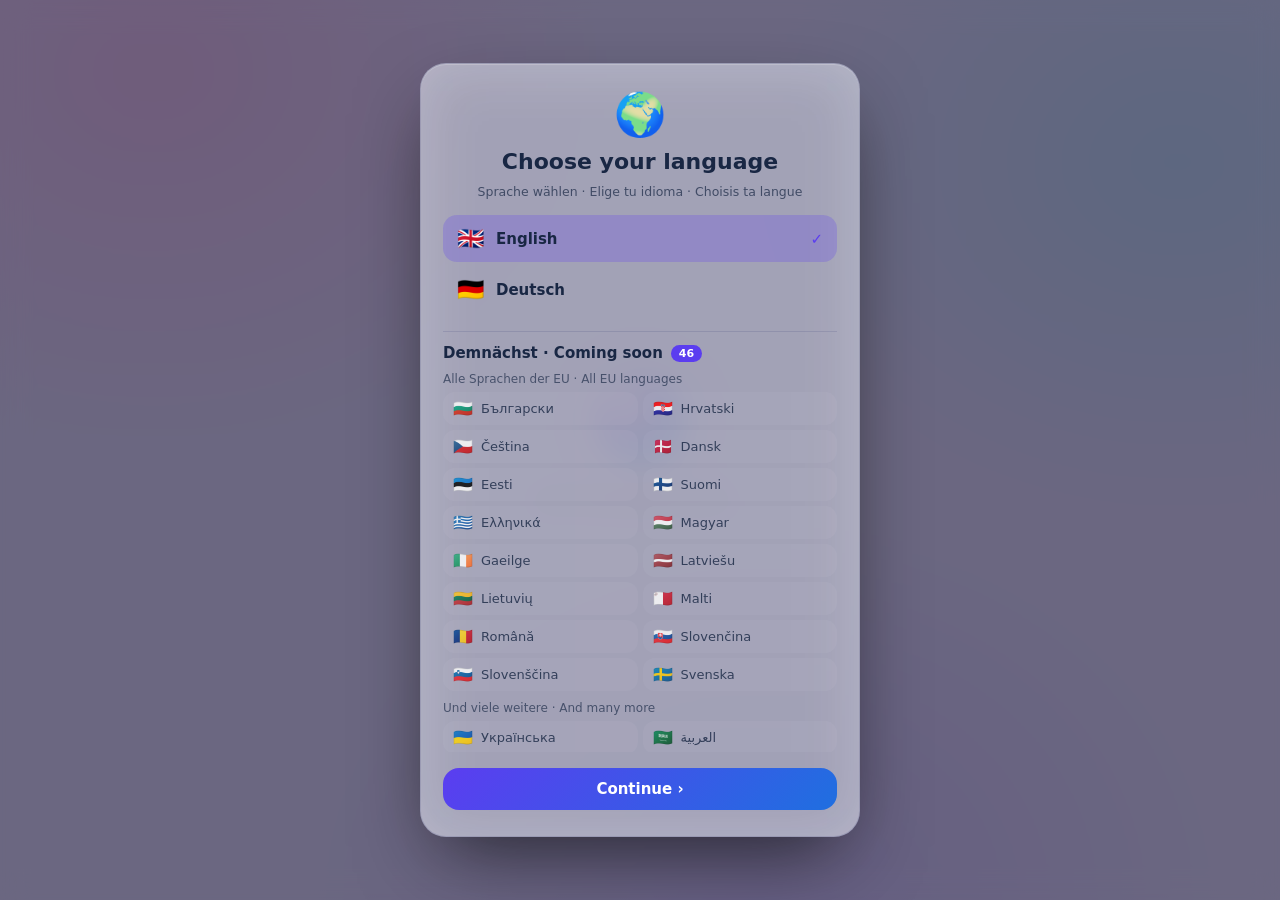
==== app/index.html @ 1660c8ce "Webseite: Store mit Heute-Karten, Trailer und Preisen, Datenschutz und AGB aktualisiert, Gruppen-Ein" ====
<!doctype html>
<html lang="de">
<head>
<meta charset="utf-8">
<meta name="viewport" content="width=device-width, initial-scale=1, viewport-fit=cover">
<meta name="apple-mobile-web-app-capable" content="yes">
<meta name="mobile-web-app-capable" content="yes">
<meta name="apple-mobile-web-app-status-bar-style" content="black-translucent">
<meta name="apple-mobile-web-app-title" content="Zunora">
<meta name="theme-color" content="#100e1f">
<link rel="manifest" href="manifest.webmanifest">
<link rel="apple-touch-icon" href="icons/icon-180.png">
<link rel="icon" href="icons/icon-192.png">
<title>Zunora Messenger</title>
<link rel="stylesheet" href="zm/zm.css">
<link rel="stylesheet" href="zlook.css">
<link rel="stylesheet" href="zplus.css">
<link rel="stylesheet" href="mobile.css">
<!-- Sprachen (Standard beim ersten Start: Englisch) -->
<script src="zlang.js"></script>
<!-- Zunora-Look: Glas, Liquid, Federn, Elastik (zlook.js) -->
<script src="zlook.js"
  data-glass=".zm-list, .ring, .post, .srvstrip, .zm-login .card, #zm-toast, .bub:not(.sticker-msg), .transfer-card, .row.on"
  data-liquid=".navpill, .composer, .zm-main .head, .dlg"
  data-press="button, .row, .chan, .nav, .srvic, .pick, .hit, .sticker-pick, [data-act]"
  data-lists="#list .scroll, #mList, .srvstrip, #friendResults, .navpill"
  data-blob=".navpill"
  data-views="#main"
  data-elastic=".zm-list, .zm-main, .navpill, .dlg"></script>
</head>
<body>
<div id="zm-app">
  <div class="zm-splash"><div class="zm-orb"></div><p>Zunora Messenger startet …</p></div>
</div>
<div id="zm-overlay" class="hidden"></div>
<div id="zm-toast" class="hidden"></div>
<script src="web.js"></script>
<script src="zm/crypto.js"></script>
<script src="zm/api.js"></script>
<script src="zm/store.js"></script>
<script src="zm/offline.js"></script>
<script src="zm/konto.js"></script>
<script src="zm/ausbau.js"></script>
<script src="zm/status.js"></script>
<script src="zm/call.js"></script>
<script src="zm/icons.js"></script>
<script src="zm/extras.js"></script>
<script src="zplus.js"></script>
<script src="zm/plus.js"></script>
<script src="zm/wuensche.js"></script>
<script src="zm/qr.js"></script>
<script src="zm/mehr.js"></script>
<script src="zm/media.js"></script>
<script src="zm/mehr2.js"></script>
<script src="zm/story.js"></script>
<script src="zm/pluslook.js"></script>
<script src="zm/links.js"></script>
<script src="zm/agb.js"></script>
<script src="zm/autoupd.js"></script>
<script src="zm/gruppen.js"></script>
<script src="zm/start.js"></script>
<script src="zm/start2.js"></script>
<script src="zm/ausbau-ui.js"></script>
<script src="zm/chat2.js"></script>
<script src="zm/design.js"></script>
<script src="zm/ui.js"></script>
</body>
</html>
---- app/zm/zm.css ----
/* Zunora Messenger am PC — dunkler Zunora-Look (Chats wie WhatsApp, Server wie Discord) */
/* Gemeinsames Zunora-Design (wie Zunora AI): „KI-Nacht" dunkel / „Pastell-Holo" hell, Glas, Federn */
:root {
  --bg: #0e0b26; --panel: rgba(27, 37, 66, .62); --panel2: rgba(255, 255, 255, .10); --line: rgba(255, 255, 255, .14); --text: #edf2ff; --sub: #b9c3e6;
  --accent: #9b7bff; --accent2: #5aa9ff; --out: rgba(155, 123, 255, .42); --in: rgba(27, 37, 66, .74); --bad: #ff7a85; --ok: #5be3a0; --rail: rgba(14, 11, 38, .72);
  --blob1: #6d4cff; --blob2: #2a7fff; --blob3: #c04cff;
  --radius: 14px; --spring: cubic-bezier(.34, 1.56, .64, 1); font-family: "Segoe UI Variable", "Segoe UI", system-ui, sans-serif;
}
@media (prefers-color-scheme: light) {
  :root:not([data-theme="dark"]) { --bg: #e4e0fa; --panel: rgba(243, 246, 255, .70); --panel2: rgba(42, 47, 107, .08); --line: rgba(42, 47, 107, .14); --text: #192744; --sub: #45516f;
    --accent: #5b3df0; --accent2: #1f6fe0; --out: rgba(91, 61, 240, .22); --in: rgba(243, 246, 255, .85); --rail: rgba(243, 246, 255, .6); --blob1: #f7b5e3; --blob2: #9fe2f7; --blob3: #c9b5ff; }
}
/* Aurora-Hintergrund wie in Zunora AI */
body { background: radial-gradient(60vmax 50vmax at 12% 8%, color-mix(in srgb, var(--blob1) 55%, transparent), transparent 60%),
  radial-gradient(55vmax 45vmax at 92% 18%, color-mix(in srgb, var(--blob2) 45%, transparent), transparent 60%),
  radial-gradient(60vmax 50vmax at 60% 100%, color-mix(in srgb, var(--blob3) 45%, transparent), transparent 60%), var(--bg) !important; }
.zm-rail, .zm-list, .zm-main .head, .composer, .replybar, .dlg, .ring, #zm-toast, .bub, .post { backdrop-filter: blur(22px) saturate(1.4); -webkit-backdrop-filter: blur(22px) saturate(1.4); }
.zm-main { background: transparent !important; }
.btn, .rail-btn, .ico, .row, .chan, .bub, .send { transition: transform .35s var(--spring), border-radius .25s, background .2s, filter .15s; }
.btn:active, .ico:active, .send:active, .rail-btn:active { transform: scale(.92); }
.row:active, .chan:active { transform: scale(.985); }
* { box-sizing: border-box; }
html, body { margin: 0; height: 100%; color: var(--text); font-size: 14.5px; overflow: hidden; }
#zm-app { height: 100%; display: flex; flex-direction: column; }
#zm-app > .zm-login, #zm-app > .zm-splash { flex: 1; }
.zm-shell { flex: 1; min-height: 0; }
button { font: inherit; color: inherit; cursor: pointer; }
input, textarea, select { font: inherit; color: var(--text); background: var(--panel2); border: 1px solid var(--line); border-radius: 10px; padding: 9px 12px; outline: none; }
input:focus, textarea:focus { border-color: var(--accent); }
.hidden { display: none !important; }
.muted { color: var(--sub); }
.small { font-size: 12px; }
.btn { background: var(--accent); color: #fff; border: 0; border-radius: 10px; padding: 9px 16px; font-weight: 600; transition: transform .12s, filter .12s; }
.btn:hover { filter: brightness(1.1); } .btn:active { transform: scale(.97); } .btn:disabled { opacity: .45; cursor: default; }
.btn.ghost { background: var(--panel2); color: var(--text); font-weight: 500; }
.btn.danger { background: var(--bad); }
.link { background: none; border: 0; color: var(--accent); padding: 4px; }
.ico { background: none; border: 0; font-size: 18px; padding: 7px; border-radius: 50%; line-height: 1; }
.ico:hover { background: var(--panel2); }

/* Start */
.zm-splash { height: 100%; display: flex; flex-direction: column; align-items: center; justify-content: center; gap: 14px; color: var(--sub); }
.zm-orb { width: 86px; height: 86px; border-radius: 50%; background: radial-gradient(circle at 35% 30%, #fff9 0, #9b7bff 30%, #5aa9ff 70%, #0e0b26 100%); box-shadow: 0 0 60px #9b7bff66; animation: breathe 2.6s ease-in-out infinite; }
@keyframes breathe { 50% { transform: scale(1.07); } }
.zm-login { height: 100%; display: flex; align-items: center; justify-content: center; }
.zm-login .card { width: 380px; background: var(--panel); backdrop-filter: blur(26px) saturate(1.5); border: 1px solid var(--line); border-radius: 22px; padding: 30px; display: flex; flex-direction: column; gap: 10px; box-shadow: 0 30px 80px #0007; }
.zm-login h1 { margin: 6px 0 0; font-size: 24px; }
.zm-login .hint { font-size: 12px; color: var(--sub); }
.zm-login .err { color: var(--bad); font-size: 13px; }

/* Aufbau: Leiste | Liste | Inhalt */
.zm-shell { display: grid; grid-template-columns: 72px 320px 1fr; height: 100%; }
.zm-rail { background: var(--rail); display: flex; flex-direction: column; align-items: center; padding: 10px 0; gap: 8px; overflow-y: auto; }
.zm-rail .sep { width: 32px; height: 2px; background: var(--line); border-radius: 2px; margin: 4px 0; }
.rail-btn { width: 48px; height: 48px; border-radius: 24px; border: 0; background: var(--panel2); display: flex; align-items: center; justify-content: center; font-weight: 700; font-size: 16px; position: relative; transition: border-radius .18s, background .18s; color: #fff; }
.rail-btn:hover, .rail-btn.on { border-radius: 16px; background: var(--accent); }
.rail-btn .dot { position: absolute; right: -2px; top: -2px; min-width: 18px; height: 18px; border-radius: 9px; background: var(--bad); font-size: 11px; display: flex; align-items: center; justify-content: center; padding: 0 4px; }
.rail-btn.add { color: var(--ok); font-size: 24px; }
.rail-btn.add:hover { background: var(--ok); color: #fff; }

.zm-list { background: var(--panel); border-right: 1px solid var(--line); display: flex; flex-direction: column; min-width: 0; }
.zm-list header { padding: 14px 14px 8px; display: flex; align-items: center; gap: 8px; }
.zm-list header h2 { margin: 0; font-size: 19px; flex: 1; color: var(--accent); }
.zm-list .search { margin: 0 12px 8px; }
.zm-list .scroll { flex: 1; overflow-y: auto; }
.row { display: flex; align-items: center; gap: 12px; padding: 9px 14px; cursor: pointer; border-radius: 0; }
.row:hover { background: var(--panel2); }
.row.on { background: var(--panel2); }
.row .main { flex: 1; min-width: 0; }
.row .top { display: flex; gap: 6px; align-items: baseline; }
.row .title { flex: 1; font-weight: 600; white-space: nowrap; overflow: hidden; text-overflow: ellipsis; }
.row .time { font-size: 11.5px; color: var(--sub); flex: none; min-width: 56px; text-align: right; font-variant-numeric: tabular-nums; }
.row .prev { font-size: 13px; color: var(--sub); white-space: nowrap; overflow: hidden; text-overflow: ellipsis; }
.row .badge { background: var(--accent); color: #fff; border-radius: 10px; font-size: 11px; min-width: 20px; height: 20px; display: flex; align-items: center; justify-content: center; padding: 0 5px; }
.av { width: 46px; height: 46px; border-radius: 50%; display: flex; align-items: center; justify-content: center; color: #fff; font-weight: 600; flex: none; font-size: 18px; }
.av.s { width: 34px; height: 34px; font-size: 14px; }
.av.xs { width: 24px; height: 24px; font-size: 11px; }
.av.ai { background: radial-gradient(circle at 35% 30%, #fff9 0, #9b7bff 35%, #5aa9ff 75%); }
.stories { display: flex; gap: 12px; padding: 4px 14px 10px; overflow-x: auto; }
.story { display: flex; flex-direction: column; align-items: center; gap: 4px; width: 62px; cursor: pointer; font-size: 11px; color: var(--sub); }
.story .sring { padding: 3px; border-radius: 50%; border: 2.5px solid var(--accent); }
.story .sring.seen { border-color: #8696a066; }
.story .sring.none { border-color: transparent; }
.cat { font-size: 11px; font-weight: 700; color: var(--sub); text-transform: uppercase; padding: 14px 16px 4px; letter-spacing: .04em; }
.chan { margin: 1px 8px; padding: 7px 10px; border-radius: 8px; display: flex; gap: 8px; align-items: center; color: var(--sub); cursor: pointer; }
.chan:hover, .chan.on { background: var(--panel2); color: var(--text); }
.chan.unread { color: var(--text); font-weight: 600; }
.chan .i { width: 20px; text-align: center; }
.voice-users { margin: 0 8px 4px 46px; display: flex; flex-direction: column; gap: 3px; font-size: 13px; }
.voice-users div { display: flex; gap: 6px; align-items: center; }

/* Inhalt */
.zm-main { display: flex; flex-direction: column; min-width: 0; background: var(--bg); position: relative; }
.zm-main .head { display: flex; align-items: center; gap: 12px; padding: 10px 16px; background: var(--panel); border-bottom: 1px solid var(--line); min-height: 60px; }
.zm-main .head .t { flex: 1; min-width: 0; }
.zm-main .head .t b { display: block; white-space: nowrap; overflow: hidden; text-overflow: ellipsis; }
.zm-main .head .t small { color: var(--sub); }
.empty { flex: 1; display: flex; flex-direction: column; align-items: center; justify-content: center; gap: 10px; color: var(--sub); text-align: center; padding: 30px; }
.empty .big { font-size: 56px; }
.msgs { flex: 1; overflow-y: auto; padding: 14px 6% 10px; display: flex; flex-direction: column; gap: 3px; }
.e2e-note { align-self: center; max-width: 440px; font-size: 12px; text-align: center; background: var(--panel); color: #ffd36b; padding: 8px 12px; border-radius: 10px; margin-bottom: 10px; }
.day { align-self: center; font-size: 12px; color: var(--sub); background: var(--panel); padding: 4px 10px; border-radius: 8px; margin: 8px 0; }
.bub { max-width: min(560px, 75%); padding: 6px 10px 6px; border-radius: 12px; background: var(--in); position: relative; align-self: flex-start; box-shadow: 0 1px 1px #0003; animation: pop .18s ease-out; }
@keyframes pop { from { transform: scale(.96); opacity: .4; } }
.bub.me { align-self: flex-end; background: var(--out); }
.bub.ai { background: color-mix(in srgb, var(--accent) 22%, transparent); }
.bub .who { font-size: 12.5px; font-weight: 600; margin-bottom: 2px; }
.bub .txt { white-space: pre-wrap; word-wrap: break-word; line-height: 1.38; }
.bub .meta { font-size: 11px; color: var(--sub); text-align: right; margin-top: 2px; display: flex; gap: 4px; justify-content: flex-end; }
.bub .meta .read { color: #53bdeb; }
.bub .reply { background: #0000002a; border-left: 3px solid var(--accent); border-radius: 6px; padding: 5px 8px; font-size: 12.5px; color: var(--sub); margin-bottom: 4px; }
.bub img.media { max-width: 320px; max-height: 340px; border-radius: 8px; display: block; cursor: zoom-in; }
.bub .file { display: flex; gap: 8px; align-items: center; background: #0000001f; border-radius: 8px; padding: 8px 10px; cursor: pointer; }
.bub .acts { position: absolute; top: -12px; right: 6px; display: none; background: var(--panel); border: 1px solid var(--line); border-radius: 10px; padding: 2px; box-shadow: 0 4px 14px #0005; z-index: 2; }
.bub:hover .acts { display: flex; }
.bub .acts button { background: none; border: 0; padding: 3px 6px; border-radius: 6px; font-size: 14px; }
.bub .acts button:hover { background: var(--panel2); }
.reacts { display: flex; gap: 4px; margin-top: 4px; flex-wrap: wrap; }
.reacts span { background: var(--panel); border-radius: 10px; padding: 1px 7px; font-size: 13px; cursor: pointer; }
.reacts span.mine { background: color-mix(in srgb, var(--accent) 35%, transparent); }
.sys { align-self: center; font-size: 12px; color: var(--sub); background: var(--panel); padding: 4px 10px; border-radius: 8px; margin: 4px 0; }
.composer { display: flex; gap: 8px; align-items: flex-end; padding: 10px 14px; background: var(--panel); border-top: 1px solid var(--line); }
.composer textarea { flex: 1; resize: none; overflow-y: auto; scrollbar-width: none; max-height: 160px; min-height: 42px; border-radius: 21px; padding: 10px 16px; background: var(--panel2); }
.composer .send { width: 42px; height: 42px; border-radius: 50%; background: var(--accent); border: 0; color: #fff; font-size: 17px; }
.replybar { display: flex; align-items: center; gap: 10px; padding: 8px 16px; background: var(--panel); border-top: 1px solid var(--line); font-size: 13px; }
.replybar .x { margin-left: auto; }
.errbar { background: #ff6b6b22; color: var(--bad); padding: 6px 16px; font-size: 13px; cursor: pointer; }

/* Discord-Kanal */
.cmsg { display: flex; gap: 12px; padding: 4px 16px 2px; position: relative; }
.cmsg:hover { background: #ffffff08; }
.cmsg .side { width: 40px; flex: none; }
.cmsg .side .tm { display: none; font-size: 10.5px; color: var(--sub); padding-top: 3px; }
.cmsg.compact:hover .side .tm { display: block; }
.cmsg .name { font-weight: 600; }
.cmsg .name small { color: var(--sub); font-weight: 400; margin-left: 6px; font-size: 11.5px; }
.cmsg .txt { white-space: pre-wrap; word-wrap: break-word; line-height: 1.4; }
.cmsg .thr { color: var(--accent); font-size: 13px; cursor: pointer; margin-top: 3px; }
.cmsg .acts { position: absolute; right: 16px; top: -8px; display: none; background: var(--panel); border: 1px solid var(--line); border-radius: 8px; padding: 2px; }
.cmsg:hover .acts { display: flex; }
.cmsg .acts button { background: none; border: 0; padding: 3px 6px; font-size: 14px; border-radius: 6px; }
.zlink { color: var(--accent); text-decoration: underline; text-underline-offset: 2px; cursor: pointer; overflow-wrap: anywhere; }
.zlink:hover { text-decoration-thickness: 2px; }
.bub.me .zlink { color: inherit; }
.zlink.bad { color: #ff6b6b; }
.bub.me .zlink.bad { color: #fff; text-decoration-color: #ff4d4d; text-decoration-thickness: 2px; }
.bub.me .zlink.bad::before { content: '⚠ '; }
/* Sprachnachricht als Text */
.vtextbtn { margin-left: 6px; border: 0; border-radius: 9px; padding: 1px 7px; font: 700 11px/1.5 inherit; background: #ffffff22; color: inherit; cursor: pointer; }
.vtextbtn:hover { background: #ffffff38; }
.vtxt { margin-top: 6px; padding: 7px 28px 7px 10px; border-radius: 10px; background: #00000022; font-size: 13px; line-height: 1.4; position: relative; white-space: pre-wrap; max-width: 320px; }
.bub.me .vtxt { background: #ffffff22; }
.vtxt.busy { opacity: .75; font-style: italic; }
.vtxt.err { color: #ff8a8a; }
.vtxt-x { position: absolute; top: 4px; right: 4px; border: 0; background: none; color: inherit; opacity: .6; cursor: pointer; font-size: 12px; }
/* Link-Vorschau */
.zlcard { display: flex; flex-direction: column; margin-top: 6px; max-width: 320px; border-radius: 12px; overflow: hidden; background: #0000001a; color: inherit; text-decoration: none; cursor: pointer; border: 1px solid #ffffff14; transition: transform .15s, background .15s; }
.zlcard:hover { background: #00000029; transform: translateY(-1px); }
.bub.me .zlcard { background: #ffffff26; }
.zlcard img { width: 100%; max-height: 170px; object-fit: cover; display: block; }
.zlc-b { display: flex; flex-direction: column; gap: 2px; padding: 8px 10px; min-width: 0; }
.zlc-b small { opacity: .75; font-size: 11.5px; overflow: hidden; text-overflow: ellipsis; white-space: nowrap; }
.zlc-b b { font-size: 13.5px; display: -webkit-box; -webkit-line-clamp: 2; -webkit-box-orient: vertical; overflow: hidden; }
.zlc-b span { font-size: 12px; opacity: .8; display: -webkit-box; -webkit-line-clamp: 2; -webkit-box-orient: vertical; overflow: hidden; }
.zlcard.bad small { color: #ff6b6b; opacity: 1; }
/* Link-Warnung */
.zlwarn-ov { position: fixed; inset: 0; z-index: 9000; background: #0008; display: flex; align-items: center; justify-content: center; padding: 16px; backdrop-filter: blur(6px); animation: zlwIn .18s ease-out; }
.zlwarn { width: min(440px, 100%); background: var(--panel, #1a1b24); color: var(--text, #fff); border-radius: 22px; padding: 20px; box-shadow: 0 20px 60px #0008; border: 1px solid #ffffff1f; }
.zlwarn h3 { margin: 0 0 8px; font-size: 18px; }
.zlwarn.danger h3 { color: #ff6b6b; }
.zlw-host { font-weight: 700; font-size: 15px; word-break: break-all; }
.zlw-url { font-size: 11.5px; opacity: .65; word-break: break-all; max-height: 3.6em; overflow: hidden; margin-top: 2px; }
.zlwarn ul { margin: 12px 0 0; padding-left: 18px; font-size: 13.5px; line-height: 1.45; }
.zlw-tip { font-size: 12px; opacity: .75; margin: 10px 0 0; }
.zlwarn button { display: block; width: 100%; border: 0; border-radius: 14px; padding: 11px; font: inherit; cursor: pointer; }
.zlw-no { margin-top: 16px; background: var(--accent, #7c5cff); color: #fff; font-weight: 700; }
.zlw-yes { margin-top: 6px; background: transparent; color: inherit; opacity: .75; }
.zlwarn.danger .zlw-yes { color: #ff6b6b; opacity: 1; }
@keyframes zlwIn { from { opacity: 0; } to { opacity: 1; } }
.mention { color: var(--accent); background: color-mix(in srgb, var(--accent) 16%, transparent); border-radius: 4px; padding: 0 2px; font-weight: 600; }
.post { margin: 6px 16px; padding: 14px; background: var(--panel); border-radius: 14px; cursor: pointer; }
.post:hover { background: var(--panel2); }

/* Umfrage, Termin */
.poll { min-width: 260px; }
.poll .opt { position: relative; margin: 4px 0; border-radius: 9px; overflow: hidden; background: #ffffff10; cursor: pointer; }
.poll .opt .bar { position: absolute; left: 0; top: 0; bottom: 0; background: color-mix(in srgb, var(--accent) 35%, transparent); transition: width .3s; }
.poll .opt .lab { position: relative; display: flex; justify-content: space-between; padding: 8px 10px; }
.rsvp { display: flex; gap: 6px; margin-top: 8px; }
.rsvp button { border: 0; border-radius: 9px; padding: 5px 9px; background: #ffffff14; }
.rsvp button.on { background: var(--accent); color: #fff; }

/* Fenster, Meldungen */
#zm-overlay { position: fixed; inset: 0; background: #000a; display: flex; align-items: center; justify-content: center; z-index: 50; animation: fade .15s; }
@keyframes fade { from { opacity: 0; } }
.dlg { width: min(480px, 92vw); max-height: 86vh; overflow-y: auto; background: var(--panel); border: 1px solid var(--line); border-radius: 20px; padding: 22px; display: flex; flex-direction: column; gap: 10px; box-shadow: 0 30px 90px #000a; animation: rise .2s ease-out; }
@keyframes rise { from { transform: translateY(14px) scale(.98); opacity: 0; } }
.dlg h3 { margin: 0 0 4px; }
.dlg .rowb { display: flex; gap: 8px; justify-content: flex-end; margin-top: 6px; }
.dlg .pick { display: flex; align-items: center; gap: 10px; padding: 7px 4px; border-radius: 8px; cursor: pointer; }
.dlg .pick:hover { background: var(--panel2); }
#zm-toast { position: fixed; left: 50%; bottom: 26px; transform: translateX(-50%); background: var(--panel2); border: 1px solid var(--line); border-radius: 12px; padding: 10px 16px; z-index: 60; box-shadow: 0 10px 30px #0008; }
.status-view { position: fixed; inset: 0; z-index: 55; display: flex; align-items: center; justify-content: center; font-size: 30px; color: #fff; text-align: center; padding: 60px; }
.status-view .bars { position: absolute; top: 14px; left: 14px; right: 14px; display: flex; gap: 4px; }
.status-view .bars div { flex: 1; height: 3px; background: #fff5; border-radius: 2px; overflow: hidden; }
.status-view .bars div i { display: block; height: 100%; background: #fff; width: 0; }

/* Anruf */
.call { position: fixed; inset: 0; z-index: 40; background: #0e0b26; display: flex; flex-direction: column; color: #fff; }
.call .grid { flex: 1; display: grid; gap: 10px; padding: 14px; grid-template-columns: repeat(auto-fit, minmax(320px, 1fr)); align-content: center; }
.call .tile { position: relative; background: #1f2c34; border-radius: 18px; aspect-ratio: 16/10; display: flex; align-items: center; justify-content: center; overflow: hidden; }
.call .tile video { width: 100%; height: 100%; object-fit: cover; }
.call .tile .nm { position: absolute; left: 10px; bottom: 10px; background: #0007; border-radius: 8px; padding: 3px 8px; font-size: 13px; }
.call .self { position: absolute; right: 18px; top: 70px; width: 220px; aspect-ratio: 16/10; border-radius: 14px; overflow: hidden; background: #000; }
.call .self video { width: 100%; height: 100%; object-fit: cover; transform: scaleX(-1); }
.call .bar { display: flex; gap: 14px; justify-content: center; padding: 18px; }
.call .bar button { width: 54px; height: 54px; border-radius: 50%; border: 0; background: #2b3a42; font-size: 22px; }
.call .bar button.on { background: #fff; }
.call .bar button.end { background: #e53935; width: 64px; }
.call .top { padding: 16px 20px; display: flex; align-items: center; gap: 12px; }
.ring { position: fixed; right: 24px; bottom: 24px; z-index: 45; background: var(--panel); border: 1px solid var(--line); border-radius: 20px; padding: 18px; width: 320px; box-shadow: 0 20px 60px #000a; animation: rise .2s; }
.callbar { background: var(--ok); color: #fff; padding: 6px 14px; display: flex; gap: 10px; align-items: center; cursor: pointer; font-size: 13px; }

/* ---------- Ausbau: Sticker, Suche im Chat, Auswahl-Chips ---------- */
.sticker { display: flex; flex-direction: column; align-items: center; justify-content: center; gap: 4px; color: #fff; text-align: center; padding: 6px; box-sizing: border-box; box-shadow: 0 8px 24px #0004; }
.sticker b { line-height: 1.1; text-shadow: 0 1px 3px #0005; }
.bub.sticker-msg { background: transparent !important; border: 0 !important; box-shadow: none !important; backdrop-filter: none; -webkit-backdrop-filter: none; padding: 2px; }
.sticker-grid { display: grid; grid-template-columns: repeat(4, 1fr); gap: 10px; max-height: 380px; overflow: auto; padding: 4px; }
.sticker-pick { background: none; border: 0; padding: 0; cursor: pointer; transition: transform .25s cubic-bezier(.3, 1.6, .5, 1); }
.sticker-pick:hover { transform: scale(1.08) rotate(-2deg); }
.sticker-pick:active { transform: scale(.9); }
.chips { display: flex; flex-wrap: wrap; gap: 6px; }
.chip { border: 1px solid var(--line); background: var(--panel2); color: var(--text); border-radius: 999px; padding: 5px 12px; font-size: 13px; cursor: pointer; }
.chip.on { background: var(--accent); border-color: var(--accent); color: #fff; }
.pick { display: flex; gap: 10px; align-items: center; padding: 6px 4px; border-radius: 10px; cursor: pointer; }
.searchbar { padding: 8px 16px; border-bottom: 1px solid var(--line); background: var(--panel); display: flex; flex-direction: column; gap: 4px; }
.searchbar input { width: 100%; box-sizing: border-box; }
.searchbar #csHits { max-height: 200px; overflow: auto; }
.searchbar .hit { padding: 5px 6px; border-radius: 8px; cursor: pointer; font-size: 13px; }
.searchbar .hit:hover { background: var(--panel2); }
.bub.flash { animation: zmflash 1.6s ease; }
@keyframes zmflash { 0%, 60% { box-shadow: 0 0 0 3px var(--accent); } 100% { box-shadow: none; } }

/* ---------- Beta 2: Linien-Symbole, Update-Punkt, Profilbilder ---------- */
.zmi { display: inline-block; vertical-align: middle; flex: none; }
.rail-btn .zmi { color: #fff; }
.ico .zmi, .acts button .zmi { color: var(--text); }
.dot.red { background: #e05252 !important; }
.av.img { background-size: cover !important; background-position: center; color: transparent; }
.updcard { background: color-mix(in srgb, var(--accent) 18%, transparent); border: 1px solid var(--line); border-radius: 16px; padding: 12px 14px; margin: 6px 0 14px; display: flex; flex-direction: column; gap: 6px; }
.updcard .bar { height: 5px; border-radius: 4px; background: var(--panel2); overflow: hidden; } .updcard .bar i { display: block; height: 100%; background: var(--accent); }
.picrow { display: flex; gap: 12px; align-items: center; cursor: pointer; margin: 8px 0 14px; }
.picrow .av { position: relative; } .picprev { width: 180px; height: 180px; border-radius: 50%; object-fit: cover; align-self: center; margin: 8px 0; }
.offbar { padding: 6px 14px; font-size: 12px; color: var(--sub); background: var(--panel); border-bottom: 1px solid var(--line); display: flex; gap: 8px; align-items: center; }

/* ---- Beta 2 (Teil 2): Profil, Datenschutz, Status, Verlauf übertragen */
.av.xl { width: 96px; height: 96px; font-size: 38px; margin: 0 auto; }
.chk { display: flex; gap: 8px; align-items: flex-start; margin: 6px 0; cursor: pointer; } .chk input { width: auto; margin-top: 2px; }
.onl { position: absolute; right: -1px; bottom: -1px; width: 11px; height: 11px; border-radius: 50%; background: #2FBF71; border: 2px solid var(--panel); }
.offercard { margin: 6px 12px; padding: 12px; border-radius: 14px; background: color-mix(in srgb, var(--accent) 16%, transparent); }
.pactions { display: flex; gap: 8px; } .pactions .btn { flex: 1; display: flex; gap: 6px; align-items: center; justify-content: center; }
.status-view { flex-direction: column; }
.status-view .sv-head { position: absolute; top: 26px; left: 20px; right: 20px; display: flex; gap: 10px; align-items: center; font-size: 14px; text-align: left; }
.status-view .sv-body { max-width: 760px; max-height: 70vh; display: flex; flex-direction: column; align-items: center; gap: 10px; white-space: pre-wrap; }
.status-view .sv-img { max-width: 100%; max-height: 62vh; border-radius: 10px; }
.status-view .sv-cap { font-size: 16px; background: #0007; padding: 8px 14px; border-radius: 10px; }
.status-view .sv-foot { position: absolute; bottom: 20px; left: 50%; transform: translateX(-50%); width: min(560px, 92vw); font-size: 14px; display: flex; flex-direction: column; gap: 8px; text-align: left; }
.status-view .sv-btn { background: #0006; color: #fff; border: 0; border-radius: 12px; padding: 8px 12px; cursor: pointer; font-size: 14px; }
.status-view .sv-reacts { display: flex; justify-content: space-around; } .status-view .sv-reacts button { background: transparent; border: 0; font-size: 26px; cursor: pointer; border-radius: 50%; padding: 4px 8px; } .status-view .sv-reacts button:hover { background: #fff2; }
.status-view .sv-input { flex: 1; background: #0008; color: #fff; border: 1px solid #fff4; border-radius: 22px; padding: 10px 16px; }
.status-view .sv-viewers { background: #000b; border-radius: 12px; padding: 10px; max-height: 260px; overflow: auto; }
.status-view .sv-viewers:empty { display: none; }
.transfer-card { position: fixed; top: 16px; right: 16px; z-index: 90; width: 340px; background: var(--panel); color: var(--text); border: 1px solid var(--line); border-radius: 16px; padding: 14px 16px; box-shadow: 0 10px 40px #0006; }
.transfer-card .tcode { font: 700 30px Consolas, monospace; letter-spacing: 3px; text-align: center; color: var(--accent); background: var(--bg); border-radius: 12px; padding: 12px; margin: 6px 0; }
.ring .quick { display: flex; flex-wrap: wrap; gap: 6px; margin-top: 12px; }
.call .tile.speaking { box-shadow: 0 0 0 3px #2FBF71; }
/* Zunora-Rückfrage statt Windows-Fenster, Zunora-Häkchen/-Auswahl */
.zask { position: fixed; inset: 0; z-index: 300; background: #0008; display: flex; align-items: center; justify-content: center; backdrop-filter: blur(4px); }
.zask .dlg { position: static; max-width: 420px; animation: zpop .18s ease-out; }
@keyframes zpop { from { transform: scale(.94); opacity: 0; } to { transform: none; opacity: 1; } }
input[type=checkbox], input[type=radio] { accent-color: var(--accent); width: 18px; height: 18px; cursor: pointer; }
select { background: var(--panel); color: var(--text); border: 1px solid var(--line); border-radius: 10px; padding: 6px 10px; }
/* Einstellungen in Bereichen, ältere Nachrichten laden */
.setsec { cursor: pointer; padding: 10px 4px; border-radius: 14px; } .setsec:hover, .setprof:hover { background: var(--line); }
.setsec .secic { width: 36px; height: 36px; border-radius: 12px; display: flex; align-items: center; justify-content: center; background: color-mix(in srgb, var(--accent) 18%, transparent); color: var(--accent); flex: none; }
.link.older { display: block; margin: 8px auto; padding: 6px 14px; border-radius: 14px; background: var(--panel); }

/* ===== Beta 3: gleicher Look wie am Handy (Zunora-Glas, schwebende Leiste wie im App Store) ===== */
.zm-shell { grid-template-columns: 104px 340px 1fr; gap: 0; }
.zm-rail { background: transparent !important; backdrop-filter: none !important; -webkit-backdrop-filter: none !important; padding: 12px 0 0 12px; align-items: stretch; overflow: visible; }
.navpill { display: flex; flex-direction: column; gap: 4px; padding: 8px 6px; border-radius: 30px;
  background: color-mix(in srgb, var(--panel) 92%, transparent); border: 1px solid var(--line);
  backdrop-filter: blur(26px) saturate(1.5); -webkit-backdrop-filter: blur(26px) saturate(1.5); box-shadow: 0 14px 40px #0005, inset 0 1px 0 #ffffff1f; }
.nav { display: flex; flex-direction: column; align-items: center; gap: 3px; border: 0; background: transparent; color: var(--text); padding: 8px 4px 6px; border-radius: 20px;
  transition: transform .35s var(--spring), background .2s; }
.nav:hover { background: var(--panel2); } .nav:active { transform: scale(.88); }
.nav.on { background: color-mix(in srgb, var(--accent) 22%, transparent); }
.nav.on .zmi { color: var(--accent); }
.nav .nl { font-size: 11px; color: var(--sub); } .nav.on .nl { color: var(--text); font-weight: 700; }
.nav .ni { position: relative; display: flex; }
.nav .dot { position: absolute; right: -10px; top: -6px; min-width: 16px; height: 16px; border-radius: 8px; background: var(--accent); color: #fff; font-size: 10px; display: flex; align-items: center; justify-content: center; padding: 0 4px; }
.nav .dot.red { background: #E05252; }
/* Listen- und Gesprächs-Bereich als Glas-Karten mit runden Ecken (wie die Flächen am Handy) */
.zm-list { margin: 12px 0 12px 12px; border-radius: 26px; border: 1px solid var(--line); overflow: hidden; box-shadow: 0 14px 40px #0004; }
.zm-main { margin: 12px; border-radius: 26px; border: 1px solid var(--line); overflow: hidden; background: color-mix(in srgb, var(--panel) 40%, transparent) !important; }
.zm-list header h2 { color: var(--accent); font-weight: 800; letter-spacing: .2px; }
/* Server-Bilderleiste */
.srvstrip { display: flex; gap: 8px; overflow-x: auto; padding: 4px 14px 10px; scrollbar-width: none; }
.srvic { flex: none; width: 46px; height: 46px; border-radius: 16px; border: 2px solid transparent; background: var(--panel2); color: var(--text); font-weight: 700; display: flex; align-items: center; justify-content: center; padding: 0; overflow: hidden; transition: transform .35s var(--spring), border-color .2s; }
.srvic:hover { transform: scale(1.06); } .srvic.on { border-color: var(--accent); }
.srvic .srvimg { width: 100%; height: 100%; background: center/cover; }
.srvic.add { color: var(--accent); }
/* Chat-Blasen wie am Handy */
.bub { border-radius: 18px; }
.bub.me { background: var(--out); }

/* Platz für die Zunora-Titelleiste (zchrome.js): Vollbild-Ebenen beginnen darunter */
html.zc .call, html.zc .status-view, html.zc #zm-overlay, html.zc .zask { top: var(--zc-h); }
html.zc .transfer-card { top: calc(var(--zc-h) + 16px); }

/* Zunora Plus (Abo) */
.pluscard { border-radius: 20px; padding: 16px; background: linear-gradient(150deg, color-mix(in srgb, var(--accent) 30%, transparent), color-mix(in srgb, var(--accent2) 22%, transparent)); border: 1px solid var(--line); box-shadow: inset 0 1px 0 #ffffff30; }
.pluscard .plustop { display: flex; align-items: center; gap: 8px; font-size: 18px; color: var(--text); }
.pluscard .plustop .zmi { color: #ffd166; }
/* ---- Status wie bei TikTok (status.js) */
.status-view.sv2 { padding: 0; display: block; font-size: 15px; text-align: left; }
.sv2 .sv2-top { position: absolute; top: 26px; left: 20px; right: 20px; display: flex; gap: 10px; align-items: center; z-index: 3; }
.sv2 .sv2-stage { position: absolute; inset: 0; display: flex; align-items: center; justify-content: center; }
.sv2 .sv2-media { max-width: 100%; max-height: 100%; object-fit: contain; }
.sv2 .sv2-text { font-size: 32px; text-align: center; padding: 60px 120px; white-space: pre-wrap; max-width: 900px; }
.sv2 .sv2-heart { position: absolute; font-size: 120px; opacity: 0; pointer-events: none; }
.sv2 .sv2-heart.go { animation: sv2heart .8s cubic-bezier(.34, 1.56, .64, 1); }
@keyframes sv2heart { 0% { opacity: 0; transform: scale(.2); } 30% { opacity: 1; transform: scale(1.25); } 70% { opacity: 1; transform: scale(1); } 100% { opacity: 0; transform: scale(1.1) translateY(-40px); } }
.sv2 .sv2-side { position: absolute; right: 22px; bottom: 120px; display: flex; flex-direction: column; gap: 16px; align-items: center; z-index: 3; }
.sv2 .sv2-side button { background: transparent; border: 0; color: #fff; cursor: pointer; display: flex; flex-direction: column; align-items: center; gap: 2px; font: inherit; transition: transform .4s cubic-bezier(.34, 1.56, .64, 1); }
.sv2 .sv2-side button:hover { transform: scale(1.12); } .sv2 .sv2-side button span { font-size: 30px; } .sv2 .sv2-side button b { font-size: 12px; }
.sv2 .sv2-info { position: absolute; left: 22px; right: 110px; bottom: 76px; z-index: 3; text-shadow: 0 1px 6px #000a; display: flex; flex-direction: column; gap: 4px; }
.sv2 .sv2-reply { position: absolute; left: 20px; right: 20px; bottom: 18px; display: flex; gap: 8px; z-index: 3; }
.sv2 .sv2-panel .sv2-reply { position: static; margin-top: 8px; }
.sv2 .sv2-reply input { flex: 1; background: #0008; color: #fff; border: 1px solid #fff4; border-radius: 22px; padding: 10px 16px; }
.sv2 .sv2-panel { position: absolute; right: 0; top: 0; bottom: 0; width: min(420px, 92vw); background: #0d0b1fee; backdrop-filter: blur(20px); padding: 70px 16px 16px; z-index: 5; display: flex; flex-direction: column; gap: 8px; animation: sv2in .35s cubic-bezier(.34, 1.56, .64, 1); }
@keyframes sv2in { from { transform: translateX(40px); opacity: 0; } }
.sv2 .sv2-clist { flex: 1; overflow: auto; display: flex; flex-direction: column; gap: 8px; }
.sv2 .sv2-c { display: flex; gap: 10px; align-items: flex-start; padding: 8px; border-radius: 12px; background: #ffffff10; }
.sv2 .sv2-c:hover { background: #ffffff1c; }

/* Zunora-Look im Chat (wie Zunora SMS): Glas-Kopfleiste, Glas-Eingabe, Verlauf-Blasen mit Wasser-Glanz */
.zm-main .head { background: linear-gradient(180deg, color-mix(in srgb, var(--panel) 78%, transparent), color-mix(in srgb, var(--panel) 52%, transparent)); border-bottom: 0; border-radius: 0 0 26px 26px; box-shadow: 0 8px 26px #0000002e, inset 0 -1px 0 #ffffff1f; position: relative; z-index: 3; }
.zm-main .head::after, .composer::before { content: ""; position: absolute; inset: 0; border-radius: inherit; pointer-events: none; background: radial-gradient(60% 50% at 30% 0%, #ffffff22, transparent 70%), radial-gradient(40% 40% at 80% 100%, color-mix(in srgb, var(--accent) 22%, transparent), transparent 70%); background-size: 160% 100%; animation: zmwater 9s ease-in-out infinite alternate; }
.composer { position: relative; margin: 8px 12px 12px; border: 1px solid #ffffff1c; border-radius: 28px; background: linear-gradient(180deg, color-mix(in srgb, var(--panel) 70%, transparent), color-mix(in srgb, var(--panel) 50%, transparent)); box-shadow: 0 10px 30px #0000003a, inset 0 1px 0 #ffffff24; }
.composer > * { position: relative; z-index: 1; }
.composer textarea { background: color-mix(in srgb, var(--panel2) 60%, transparent); border: 1px solid #ffffff14; }
.composer .send { background: linear-gradient(135deg, var(--accent), var(--accent2, var(--accent))); box-shadow: 0 6px 18px color-mix(in srgb, var(--accent) 45%, transparent); }
.composer .send:active { transform: scale(.86); }
.bub { border-radius: 20px 20px 20px 6px; background: linear-gradient(160deg, color-mix(in srgb, var(--in) 72%, #ffffff10), color-mix(in srgb, var(--in) 58%, transparent)); border: 1px solid #ffffff18; box-shadow: 0 4px 14px #00000026, inset 0 1px 0 #ffffff1f; overflow: visible; }
.bub.me { border-radius: 20px 20px 6px 20px; background: var(--mebub, linear-gradient(135deg, var(--accent), var(--accent2, color-mix(in srgb, var(--accent) 70%, #7a5cff)))); color: var(--mebubfg, #fff); border-color: #ffffff2a; }
.bub.me .meta, .bub.me .who { color: #ffffffcc; }
.bub.me .reply { background: #ffffff22; border-left-color: #fff; color: #ffffffd9; }
.bub.me .meta .read { color: #fff; }
.bub:active { transform: scale(.97); }
@keyframes@keyframes zmwater { 0% { background-position: 0% 0% } 100% { background-position: 100% 0% } }

/* ===================== Status modern (Story-Ringe, Story-Karte, Erstellen) ===================== */
:root { --zs-seen: #8696a080; --zs-grad: linear-gradient(135deg, #FF4D8D, #8B6CFF); }
.zs-head { display: flex; align-items: center; padding: 2px 16px 0; } .zs-head b { flex: 1; font-size: 15px; }
.zs-all { display: inline-flex; gap: 5px; align-items: center; border: 0; border-radius: 99px; padding: 5px 11px; font-size: 12px; cursor: pointer; color: var(--accent); background: color-mix(in srgb, var(--accent) 15%, transparent); }
.zs-stories { gap: 10px; padding: 6px 12px 10px; }
.zs-story { width: 72px; position: relative; } .zs-story > span:last-child { max-width: 72px; overflow: hidden; text-overflow: ellipsis; white-space: nowrap; }
.zs-story .neu { color: var(--text); font-weight: 700; } .zs-story.muted { opacity: .45; }
.zs-ring { position: relative; display: grid; place-items: center; transition: transform .3s var(--spring, ease); } .zs-ring svg { position: absolute; inset: 0; }
.zs-ring .zs-in { display: grid; place-items: center; transform: scale(1.12); }
.zs-story:hover .zs-ring { transform: scale(1.06); }
.zs-plus { position: absolute; top: 44px; left: 46px; width: 22px; height: 22px; border-radius: 50%; display: grid; place-items: center; color: #fff; background: var(--zs-grad); border: 2px solid var(--bg, #0d0b1f); cursor: pointer; }
.zs-view { position: fixed; inset: 0; z-index: 55; color: #fff; overflow: hidden; font-size: 14px; }
html.zc .zs-view { top: var(--zc-h); }
.zs-view .zs-bg { position: absolute; inset: -40px; filter: blur(40px) brightness(.55) saturate(1.2); }
.zs-x { position: absolute; top: 16px; right: 18px; z-index: 6; width: 42px; height: 42px; border-radius: 50%; border: 1px solid #fff3; background: #0005; color: #fff; display: grid; place-items: center; cursor: pointer; }
.zs-wrap { position: absolute; inset: 0; display: flex; align-items: center; justify-content: center; gap: 18px; }
.zs-card { position: relative; height: min(92vh, 860px); aspect-ratio: 9 / 16; border-radius: 22px; overflow: hidden; box-shadow: 0 30px 80px #000a; flex: none; }
.zs-stage { position: absolute; inset: 0; display: flex; align-items: center; justify-content: center; }
.zs-media { width: 100%; height: 100%; object-fit: contain; background: #000; }
.zs-tbox { position: absolute; inset: 90px 26px 110px; display: flex; align-items: center; }
.zs-text { white-space: pre-wrap; word-break: break-word; line-height: 1.22; max-width: 100%; color: #fff; text-shadow: 0 1px 12px #0003; }
.zs-text.hl { background: #ffffffee; border-radius: 16px; padding: 10px 16px; text-shadow: none; }
textarea.zs-text { background: transparent; border: 0; outline: 0; resize: none; width: 100%; overflow: hidden; padding: 0; }
textarea.zs-text.hl { background: #ffffffee; padding: 10px 16px; }
textarea.zs-text::placeholder { color: #ffffffa0; }
.zs-count { position: absolute; right: 16px; bottom: 16px; font-size: 12px; opacity: .8; }
.zs-heart { position: absolute; color: #FF3B5C; opacity: 0; pointer-events: none; filter: drop-shadow(0 6px 20px #0006); }
.zs-heart.go { animation: sv2heart .8s cubic-bezier(.34, 1.56, .64, 1); }
.zs-top { position: absolute; left: 0; right: 0; top: 0; padding: 12px 12px 26px; background: linear-gradient(#0009, transparent); transition: opacity .2s; }
.zs-bars { display: flex; gap: 4px; } .zs-bars div { flex: 1; height: 2.5px; border-radius: 2px; background: #fff5; overflow: hidden; } .zs-bars i { display: block; height: 100%; background: #fff; width: 0; }
.zs-who { display: flex; align-items: center; gap: 10px; margin-top: 12px; } .zs-who b { display: block; font-size: 14px; } .zs-who small { opacity: .75; font-size: 12px; }
.zs-av { cursor: pointer; border-radius: 50%; box-shadow: 0 0 0 1.5px #fffc; display: inline-flex; }
.zs-rb { width: 38px; height: 38px; flex: none; border-radius: 50%; border: 1px solid #fff3; background: #0004; color: #fff; display: grid; place-items: center; cursor: pointer; transition: transform .3s var(--spring, ease), background .2s; }
.zs-rb:hover { transform: scale(1.08); background: #0007; } .zs-rb.sm { width: 30px; height: 30px; } .zs-rb.on { background: #fff; color: #000; }
.zs-bottom { position: absolute; left: 0; right: 0; bottom: 0; padding: 40px 12px 12px; background: linear-gradient(transparent, #000a); display: flex; flex-direction: column; gap: 8px; transition: opacity .2s; }
.zs-cap { font-size: 14px; line-height: 1.4; max-height: 6.2em; overflow: hidden; }
.zs-sent { align-self: flex-start; font-size: 12.5px; padding: 6px 12px; border-radius: 99px; background: #0008; opacity: 0; transform: translateY(6px); transition: .25s; pointer-events: none; }
.zs-sent.on { opacity: 1; transform: none; }
.zs-reply { display: flex; gap: 8px; align-items: center; }
.zs-reply input { flex: 1; min-width: 0; background: #0006; color: #fff; border: 1px solid #ffffff55; border-radius: 26px; padding: 12px 16px; font-size: 14px; }
.zs-reply input::placeholder { color: #ffffffa8; }
.zs-send { width: 44px; height: 44px; flex: none; border: 0; border-radius: 50%; color: #fff; background: var(--zs-grad); display: grid; place-items: center; cursor: pointer; box-shadow: 0 6px 18px #ff4d8d55; }
.zs-reacts { display: flex; align-self: flex-start; gap: 2px; padding: 4px 6px; border-radius: 99px; background: #000a; border: 1px solid #fff3; animation: pop .2s ease-out; }
.zs-reacts button { background: none; border: 0; font-size: 26px; padding: 4px 6px; cursor: pointer; transition: transform .25s var(--spring, ease); } .zs-reacts button:hover { transform: scale(1.3); }
.zs-views { display: flex; align-items: center; gap: 8px; align-self: flex-start; border: 1px solid #fff3; background: #0006; color: #fff; border-radius: 99px; padding: 6px 14px 6px 8px; cursor: pointer; }
.zs-views small { opacity: .7; margin-left: 6px; } .zs-vav { display: inline-flex; } .zs-vav > * { margin-right: -8px; box-shadow: 0 0 0 1.5px #000; border-radius: 50%; } .zs-vav > svg { margin-right: 0; box-shadow: none; }
.zs-side { display: flex; flex-direction: column; gap: 16px; align-self: flex-end; margin-bottom: 90px; width: 60px; }
.zs-side button { background: none; border: 0; color: #fff; cursor: pointer; display: flex; flex-direction: column; align-items: center; gap: 4px; }
.zs-side button span { width: 52px; height: 52px; border-radius: 50%; display: grid; place-items: center; background: #ffffff1f; border: 1px solid #fff3; transition: transform .3s var(--spring, ease), background .2s; }
.zs-side button:hover span { transform: scale(1.1); background: #ffffff33; } .zs-side button.on span { color: #FF3B5C; } .zs-side b { font-size: 12px; }
.zs-nav { width: 46px; height: 46px; border-radius: 50%; border: 1px solid #fff3; background: #ffffff1a; color: #fff; display: grid; place-items: center; cursor: pointer; flex: none; transition: transform .3s var(--spring, ease); }
.zs-nav:hover { transform: scale(1.1); background: #ffffff33; } .zs-nav:disabled { opacity: .25; cursor: default; transform: none; }
.zs-view.held .zs-top, .zs-view.held .zs-bottom, .zs-view.held .zs-side, .zs-view.held .zs-nav { opacity: 0; }
.zs-panel { position: absolute; right: 0; top: 0; bottom: 0; width: min(400px, 92vw); z-index: 7; padding: 18px; display: flex; flex-direction: column; gap: 10px;
  background: linear-gradient(180deg, #1a1538f2, #0d0b1ff2); backdrop-filter: blur(24px); border-left: 1px solid #ffffff1a; border-radius: 26px 0 0 26px; animation: sv2in .25s ease-out; }
.zs-phead { display: flex; align-items: center; gap: 10px; } .zs-phead b { flex: 1; font-size: 16px; }
.zs-pic { width: 34px; height: 34px; border-radius: 50%; display: grid; place-items: center; background: color-mix(in srgb, var(--accent) 25%, transparent); color: #fff; }
.zs-hint { display: flex; gap: 6px; align-items: center; font-size: 12px; opacity: .75; line-height: 1.35; }
.zs-list { flex: 1; overflow: auto; display: flex; flex-direction: column; gap: 6px; }
.zs-c { display: flex; gap: 10px; align-items: flex-start; padding: 9px 10px; border-radius: 14px; background: #ffffff0d; } .zs-c.row1 { align-items: center; } .zs-c small { opacity: .6; font-size: 11.5px; }
.zs-empty { opacity: .7; font-size: 13px; padding: 10px 2px; }
.zs-search { display: flex; gap: 8px; align-items: center; padding: 9px 14px; border-radius: 22px; background: #ffffff12; border: 1px solid #ffffff1f; } .zs-search input { flex: 1; background: none; border: 0; color: #fff; outline: 0; }
.zs-pill { display: inline-flex; align-items: center; gap: 6px; border: 0; border-radius: 99px; padding: 7px 14px; color: #fff; background: var(--accent); cursor: pointer; font-size: 13px; }
.zs-pill.ghost { background: #ffffff14; border: 1px solid #ffffff26; } .zs-pill.big { padding: 12px 22px; font-size: 15px; font-weight: 700; background: var(--zs-grad); box-shadow: 0 8px 24px #ff4d8d44; }
.zs-pill:disabled { opacity: .6; cursor: default; }
.zs-tabs { display: flex; gap: 4px; padding: 4px; border-radius: 99px; background: #ffffff12; }
.zs-tabs button { flex: 1; display: inline-flex; gap: 6px; align-items: center; justify-content: center; border: 0; border-radius: 99px; padding: 8px 10px; background: none; color: #ffffffb0; cursor: pointer; font-size: 13px; }
.zs-tabs button.on { background: var(--zs-grad); color: #fff; }
.zs-avh { position: relative; display: inline-flex; } .zs-avh i { position: absolute; right: -3px; bottom: -3px; width: 16px; height: 16px; border-radius: 50%; background: #FF3B5C; color: #fff; display: grid; place-items: center; }
.zs-entry { display: flex; align-items: center; gap: 14px; width: 100%; border: 0; background: none; color: #fff; padding: 12px 10px; border-radius: 14px; cursor: pointer; font-size: 14px; text-align: left; }
.zs-entry:hover { background: #ffffff12; } .zs-entry.red { color: #ff7a85; }
/* Erstellen */
.zs-compose .zs-wrap { gap: 26px; }
.zs-compose .zs-card { height: min(86vh, 800px); }
.zs-compose .zs-card .zs-bottom { background: linear-gradient(transparent, #0008); }
.zs-tools { width: min(380px, 40vw); max-height: 90vh; overflow: auto; scrollbar-width: none; display: flex; flex-direction: column; gap: 10px; padding: 20px; border-radius: 26px;
  background: linear-gradient(180deg, #1a1538e6, #0d0b1fe6); border: 1px solid #ffffff1c; box-shadow: 0 20px 60px #0008, inset 0 1px 0 #ffffff1f; backdrop-filter: blur(24px); }
.zs-tools h3 { margin: 0 0 4px; font-size: 18px; }
.zs-lab { font-size: 12px; text-transform: uppercase; letter-spacing: .06em; opacity: .6; margin-top: 4px; }
.zs-swatches { display: flex; flex-wrap: wrap; gap: 8px; }
.zs-swatches span { width: 28px; height: 28px; border-radius: 50%; cursor: pointer; border: 2px solid #ffffff66; transition: transform .25s var(--spring, ease); }
.zs-swatches span:hover { transform: scale(1.15); } .zs-swatches span.on { border: 3px solid #fff; transform: scale(1.18); box-shadow: 0 0 0 2px #0006; }
.zs-chips { display: flex; flex-wrap: wrap; gap: 6px; }
.zs-chips button { display: inline-flex; align-items: center; gap: 6px; border: 1px solid #ffffff26; background: #ffffff10; color: #fff; border-radius: 99px; padding: 7px 13px; cursor: pointer; font-size: 13px; }
.zs-chips button.on { background: #fff; color: #111; border-color: #fff; }
.zs-hlico { border: 1.5px solid currentColor; border-radius: 5px; padding: 0 4px; font-weight: 900; }
.zs-drop { display: flex; flex-direction: column; align-items: center; gap: 8px; padding: 18px; border: 1.5px dashed #ffffff44; border-radius: 18px; cursor: pointer; text-align: center; font-size: 13px; opacity: .85; }
.zs-drop:hover, .zs-compose.drag .zs-drop { border-color: #fff; background: #ffffff10; opacity: 1; }
.zs-compose.drag .zs-card { outline: 3px dashed #fff; outline-offset: 6px; }
.zs-looks { display: flex; gap: 8px; overflow-x: auto; padding-bottom: 4px; scrollbar-width: none; }
.zs-looks button { flex: none; display: flex; flex-direction: column; align-items: center; gap: 4px; background: none; border: 0; color: #fff; cursor: pointer; font-size: 11.5px; }
.zs-looks img { width: 60px; height: 60px; object-fit: cover; border-radius: 14px; border: 1px solid #ffffff40; } .zs-looks button.on img { border: 2.5px solid #fff; } .zs-looks button.on { font-weight: 700; }
.zs-aud { font-size: 13px; } .zs-aud .chk { display: flex; gap: 8px; align-items: center; padding: 4px 0; } .zs-aud .muted { color: #ffffffa0; }
.zs-actions { display: flex; gap: 8px; justify-content: flex-end; align-items: center; margin-top: 6px; }
@media (max-width: 900px) { .zs-side { position: absolute; right: 12px; bottom: 120px; margin: 0; } .zs-nav { display: none; } .zs-compose .zs-wrap { flex-direction: column; overflow: auto; justify-content: flex-start; padding: 60px 0 20px; } .zs-tools { width: min(520px, 94vw); max-height: none; } .zs-compose .zs-card { height: 60vh; } }

/* ===================== Gleicher Look wie die Android-App (22.11.2026) =====================
   Liste wie der Handy-Bildschirm: Glas-Kopfleiste mit runden Ecken unten, Chats direkt auf dem Aurora-Hintergrund,
   schwebende Glas-Leiste unten (Symbol + Name, aktiver Reiter als Akzent-Tropfen), runder „+"-Knopf für neue Chats.
   Gespräch daneben wie am Handy: Kopfleiste oben angedockt, Nachrichten auf dem Hintergrund, schwebende Eingabe. */
.zm-shell { grid-template-columns: 384px 1fr !important; position: relative; }
.zm-list { position: relative; margin: 0 !important; border: 0 !important; border-radius: 0 !important; box-shadow: none !important; overflow: hidden;
  background: transparent !important; backdrop-filter: none !important; -webkit-backdrop-filter: none !important; }
.zm-list header { margin: 0 0 8px; padding: 16px 20px 14px; border-radius: 0 0 26px 26px; position: relative; overflow: hidden;
  background: linear-gradient(180deg, color-mix(in srgb, var(--panel) 82%, transparent), color-mix(in srgb, var(--panel) 58%, transparent));
  backdrop-filter: blur(24px) saturate(1.5); -webkit-backdrop-filter: blur(24px) saturate(1.5); box-shadow: 0 10px 28px #0000002e, inset 0 -1px 0 #ffffff1f; }
.zm-list header::after { content: ""; position: absolute; inset: 0; border-radius: inherit; pointer-events: none;
  background: radial-gradient(60% 60% at 25% 0%, #ffffff1f, transparent 70%), radial-gradient(45% 60% at 85% 100%, color-mix(in srgb, var(--accent) 20%, transparent), transparent 70%);
  background-size: 160% 100%; animation: zmwater 9s ease-in-out infinite alternate; }
.zm-list header h2 { font-size: 22px !important; font-weight: 800; color: var(--accent) !important; }
.zm-list header .ico[data-act="newChat"] { display: none; }
.zm-list .search { margin: 4px 14px 8px !important; border-radius: 24px !important; padding: 11px 16px !important; border: 1px solid #ffffff1c !important;
  background: color-mix(in srgb, var(--panel) 62%, transparent) !important; backdrop-filter: blur(20px); -webkit-backdrop-filter: blur(20px); box-shadow: inset 0 1px 0 #ffffff1a; }
.zm-list .scroll { padding-bottom: 110px; }
.zm-list .row { margin: 0 8px; border-radius: 18px; padding: 10px 10px; }
.zm-list .row .av:not(.s):not(.xs) { width: 52px; height: 52px; font-size: 20px; }
.zm-list .row.on { background: color-mix(in srgb, var(--accent) 16%, transparent) !important; }
/* schwebende Leiste unten — wie am Handy (vorher senkrecht links) */
.zm-rail { position: absolute !important; z-index: 6; left: 14px; bottom: 14px; width: calc(384px - 28px); padding: 0 !important; overflow: visible !important; display: block !important; }
.zm-rail > :not(.navpill) { display: none !important; }
.navpill { flex-direction: row !important; justify-content: space-evenly; gap: 2px !important; padding: 6px !important; border-radius: 30px !important; }
.navpill .nav { flex: 1; min-width: 0; padding: 7px 2px 5px !important; }
.navpill .nav .nl { white-space: nowrap; overflow: hidden; text-overflow: ellipsis; max-width: 100%; }
/* Neuer Chat: runder Knopf unten rechts (wie am Handy) */
.zm-fab { position: absolute; z-index: 5; right: 20px; bottom: 100px; width: 58px; height: 58px; border: 0; border-radius: 18px; color: #fff; cursor: pointer;
  display: grid; place-items: center; background: linear-gradient(135deg, var(--accent), var(--accent2, var(--accent))); box-shadow: 0 12px 28px color-mix(in srgb, var(--accent) 45%, transparent);
  transition: transform .35s var(--spring); }
.zm-fab:hover { transform: scale(1.06); } .zm-fab:active { transform: scale(.9); }
/* Gespräch: wie der Chat-Bildschirm am Handy */
.zm-main { margin: 0 !important; border: 0 !important; border-radius: 0 !important; border-left: 1px solid color-mix(in srgb, var(--line) 70%, transparent) !important; background: transparent !important; }
.zm-main .head { margin: 0; padding: 12px 18px; min-height: 64px; }
.composer { margin: 8px 14px 14px; }

/* ===================== Darstellung wählbar (22.11.2026): Hell erzwingen, Extra dunkel ===================== */
:root[data-theme="light"] { --bg: #e4e0fa; --panel: rgba(243, 246, 255, .70); --panel2: rgba(42, 47, 107, .08); --line: rgba(42, 47, 107, .14); --text: #192744; --sub: #45516f;
  --accent: #5b3df0; --accent2: #1f6fe0; --out: rgba(91, 61, 240, .22); --in: rgba(243, 246, 255, .85); --rail: rgba(243, 246, 255, .6); --blob1: #f7b5e3; --blob2: #9fe2f7; --blob3: #c9b5ff; color-scheme: light; }
:root[data-theme="dark"] { color-scheme: dark; }
/* Extra dunkel: fast schwarz, nur ein Hauch Farbwolken, dunkles Glas */
html.zm-black { --bg: #000; --panel: rgba(12, 14, 22, .80); --panel2: rgba(255, 255, 255, .06); --line: rgba(255, 255, 255, .10); --in: rgba(16, 18, 28, .88); --rail: rgba(6, 6, 12, .85);
  --blob1: #2b1f6e; --blob2: #0f2d66; --blob3: #3a1756; }
html.zm-black body { background-color: #000; }
.thopt { border-radius: 16px; margin: 3px 0; padding: 12px 10px; cursor: pointer; }
.thopt.on { background: color-mix(in srgb, var(--accent) 16%, transparent); }
.thdot { width: 30px; height: 30px; border-radius: 50%; flex: none; border: 1px solid var(--line); margin-right: 4px; }
.th-system { background: linear-gradient(135deg, #e4e0fa 50%, #1a1645 50%); } .th-hell { background: #e4e0fa; } .th-dunkel { background: #1a1645; } .th-schwarz { background: #000; }

/* Freunde einladen (wie am Handy) */
.invitecard { display: flex; gap: 12px; margin: 4px 14px 10px; padding: 14px; border-radius: 22px; background: linear-gradient(135deg, color-mix(in srgb, var(--accent) 32%, transparent), color-mix(in srgb, var(--accent2) 22%, transparent)); border: 1px solid var(--line); }
.invitecard .ic { width: 42px; height: 42px; flex: none; border-radius: 50%; display: grid; place-items: center; background: var(--accent); color: #fff; }
.invitecard .main { flex: 1; min-width: 0; } .invitecard .ib { display: flex; gap: 6px; flex-wrap: wrap; margin-top: 10px; }

/* Energiesparmodus: kein Glas-Unschärfe, keine Animationen, keine bewegten Effekte */
html.z-eco *, html.z-eco *::before, html.z-eco *::after { backdrop-filter: none !important; -webkit-backdrop-filter: none !important; animation: none !important; transition-duration: .01s !important; }
html.z-eco .zl-wave, html.z-eco .zl-ring { display: none !important; }

/* Zweites Konto */
.k2badge { display: inline-block; vertical-align: middle; margin-left: 6px; padding: 2px 9px; border-radius: 99px; font-size: 11px; font-weight: 800; letter-spacing: .03em; color: #fff; background: linear-gradient(135deg, #ff9f43, #ff4d8d); }
.k2card { margin: 6px 0 12px; padding: 12px 14px; border-radius: 18px; background: color-mix(in srgb, var(--accent) 14%, transparent); border: 1px solid var(--line); }

/* Anrufe: Filter, Anklopfen */
.callfilter { display: flex; gap: 6px; padding: 0 14px 6px; }
.callfilter .chip.on, .chips .chip.on { background: var(--accent); color: #fff; border-color: transparent; }
.callwait { position: absolute; left: 50%; top: 70px; transform: translateX(-50%); z-index: 5; width: min(520px, 92%); display: flex; gap: 10px; align-items: center; padding: 12px 14px; border-radius: 20px; background: #1f2c34f2; color: #fff; box-shadow: 0 16px 40px #0008; }

/* Foto-Ansicht (schön, mit Speichern/Kopieren/Löschen) */
.pv { position: fixed; inset: 0; z-index: 60; background: #000; color: #fff; overflow: hidden; animation: fade .2s both; }
html.zc .pv { top: var(--zc-h); }
.pv-bg { position: absolute; inset: -60px; background-size: cover; background-position: center; filter: blur(50px) brightness(.45) saturate(1.3); }
.pv-img { position: absolute; left: 50%; top: 50%; max-width: calc(100% - 160px); max-height: calc(100% - 200px); translate: -50% -50%; border-radius: 12px; box-shadow: 0 30px 80px #000c; transition: transform .15s ease-out; cursor: zoom-in; user-select: none; }
.pv-top { position: absolute; left: 0; right: 0; top: 0; display: flex; gap: 10px; align-items: center; padding: 14px 18px 30px; background: linear-gradient(#000a, transparent); z-index: 2; }
.pv-count { padding: 5px 12px; border-radius: 99px; background: #0006; font-size: 12.5px; }
.pv-btn, .pv-nav { width: 42px; height: 42px; border-radius: 50%; border: 1px solid #fff3; background: #ffffff1a; color: #fff; display: grid; place-items: center; cursor: pointer; transition: transform .3s var(--spring), background .2s; }
.pv-btn:hover, .pv-nav:hover { background: #ffffff33; transform: scale(1.08); }
.pv-nav { position: absolute; top: 50%; translate: 0 -50%; width: 50px; height: 50px; z-index: 2; } .pv-nav.l { left: 22px; } .pv-nav.r { right: 22px; } .pv-nav:disabled { opacity: .25; cursor: default; }
.pv-bottom { position: absolute; left: 0; right: 0; bottom: 0; display: flex; flex-direction: column; align-items: center; gap: 10px; padding: 40px 18px 18px; background: linear-gradient(transparent, #000b); z-index: 2; }
.pv-cap { max-width: 720px; text-align: center; line-height: 1.4; }
.pv-bar { display: flex; gap: 6px; padding: 6px; border-radius: 99px; background: #ffffff1c; border: 1px solid #ffffff22; backdrop-filter: blur(20px); }
.pv-bar button { display: flex; flex-direction: column; align-items: center; gap: 3px; min-width: 84px; padding: 8px 14px; border: 0; border-radius: 20px; background: none; color: #fff; cursor: pointer; font-size: 12px; }
.pv-bar button:hover { background: #ffffff1f; } .pv-bar button.red { color: #ff8a8a; }
.pv-del { display: flex; gap: 8px; align-items: center; flex-wrap: wrap; justify-content: center; padding: 12px 14px; border-radius: 20px; background: #1c1f2ef2; border: 1px solid #ffffff22; }
.pv-del button { border: 0; border-radius: 99px; padding: 8px 14px; background: #ff6b6b; color: #fff; cursor: pointer; } .pv-del button.ghost { background: #ffffff1a; }
.bub.me .meta, .bub.me .who { color: color-mix(in srgb, var(--mebubfg, #fff) 80%, transparent); }
/* 1.1.3: Freunde, Startseite, Logo, Konto, Datenschutz, Profilbild groß */
.frtabs { display: flex; gap: 4px; margin: 0 14px 8px; padding: 4px; border-radius: 18px; background: color-mix(in srgb, var(--text, #fff) 6%, transparent); }
.frtabs button { flex: 1; border: 0; background: transparent; color: inherit; font: inherit; font-size: 13px; padding: 7px 4px; border-radius: 14px; cursor: pointer; }
.frtabs button.on { background: var(--accent); color: #fff; font-weight: 700; }
.frtabs button i { font-style: normal; display: inline-block; min-width: 16px; padding: 0 4px; border-radius: 9px; background: var(--accent); color: #fff; font-size: 11px; margin-left: 4px; }
.frtabs button.on i { background: #fff; color: var(--accent); }
.frcard { margin: 6px 14px; padding: 12px; border-radius: 18px; background: color-mix(in srgb, var(--text, #fff) 6%, transparent); border: 1px solid #ffffff14; }
.frmsg { margin-top: 8px; padding: 8px 12px; border-radius: 16px 16px 16px 4px; background: var(--in); font-size: 13px; }
.frbtns { display: flex; gap: 8px; flex-wrap: wrap; margin-top: 10px; align-items: center; }
.frwarn { display: flex; gap: 8px; align-items: center; margin: 4px 14px 6px; padding: 10px 12px; border-radius: 14px; background: #ffc23d2e; font-size: 13px; }
.frpill { border: 0; padding: 5px 12px; border-radius: 12px; background: var(--accent); color: #fff; font: inherit; font-size: 12px; cursor: pointer; white-space: nowrap; }
.frqr { margin: 18px 14px; padding: 16px; border-radius: 22px; text-align: center; background: linear-gradient(135deg, color-mix(in srgb, var(--accent) 32%, transparent), color-mix(in srgb, var(--accent2, #5aa9ff) 22%, transparent)); }
.qrbox { display: inline-block; margin: 12px auto 6px; padding: 10px; border-radius: 18px; background: #fff; line-height: 0; }
.wgs { padding: 0 12px 4px; display: flex; flex-direction: column; gap: 8px; }
.wg { padding: 12px; border-radius: 20px; background: color-mix(in srgb, var(--text, #fff) 6%, transparent); border: 1px solid #ffffff14; }
.wg-hero { background: linear-gradient(135deg, color-mix(in srgb, var(--accent) 38%, transparent), color-mix(in srgb, var(--accent2, #5aa9ff) 24%, transparent)); }
.wg-row { display: flex; align-items: flex-end; gap: 12px; }
.wg-time { font-size: 38px; font-weight: 700; line-height: 1.1; }
.wg-date { font-size: 13px; padding-bottom: 6px; } .wg-date small { opacity: .7; }
.wg-wx { margin-left: auto; text-align: right; font-size: 20px; font-weight: 600; padding-bottom: 4px; } .wg-wx small { display: block; font-size: 11px; font-weight: 400; opacity: .7; }
.wg-h { display: flex; align-items: center; gap: 8px; margin-bottom: 8px; } .wg-h b { flex: 1; }
.wg-avs { display: flex; gap: 10px; overflow-x: auto; scrollbar-width: none; }
.wg-av { position: relative; width: 58px; flex: none; text-align: center; cursor: pointer; font-size: 11px; }
.wg-av span { display: block; overflow: hidden; text-overflow: ellipsis; white-space: nowrap; margin-top: 3px; }
.wg-av > i:not(.onl) { position: absolute; top: -2px; right: 4px; min-width: 16px; padding: 0 4px; border-radius: 9px; background: var(--accent); color: #fff; font-style: normal; font-size: 10px; }
.wg-av .av { margin: 0 auto; }
.wg-note { width: 100%; resize: vertical; border-radius: 12px; background: #ffd84d22; border: 0; padding: 8px; color: inherit; font: inherit; font-size: 13px; }
.wgset.on { background: color-mix(in srgb, var(--accent) 12%, transparent); border-radius: 14px; }
.zlogo-wrap { display: inline-flex; align-items: center; gap: 8px; vertical-align: middle; }
.zlogo { filter: drop-shadow(0 0 8px color-mix(in srgb, var(--accent) 45%, transparent)); flex: none; }
.zword { font-weight: 900; background: linear-gradient(90deg, #b9a4ff, var(--accent), var(--accent2, #5aa9ff)); -webkit-background-clip: text; background-clip: text; color: transparent; }
.zword2 { font-weight: 500; font-size: .8em; color: var(--sub, #9aa3b8); }
.lgprev { margin-top: 10px; padding: 12px; border-radius: 16px; background: color-mix(in srgb, var(--text, #fff) 6%, transparent); font-size: 18px; font-weight: 700; color: var(--accent); }
.symrow { display: flex; gap: 10px; flex-wrap: wrap; }
.sym { width: 76px; border: 0; background: transparent; color: inherit; font: inherit; font-size: 12px; cursor: pointer; display: flex; flex-direction: column; align-items: center; gap: 4px; }
.sym img { width: 58px; height: 58px; border-radius: 14px; border: 3px solid transparent; }
.sym.on img { border-color: var(--accent); } .sym.on span { color: var(--accent); font-weight: 700; }
.khero { margin: 6px 0 4px; padding: 18px; border-radius: 26px; text-align: center; background: linear-gradient(160deg, color-mix(in srgb, var(--accent) 40%, transparent), color-mix(in srgb, var(--accent2, #5aa9ff) 22%, transparent) 60%, transparent); }
.khero h3 { margin: 10px 0 0; } .khero p { margin: 6px 0 0; }
.kav { position: relative; display: inline-block; padding: 4px; border-radius: 50%; background: linear-gradient(135deg, var(--accent), var(--accent2, #5aa9ff)); }
.kav [data-bigav] { cursor: zoom-in; display: block; border-radius: 50%; }
.kcam { position: absolute; right: -2px; bottom: -2px; width: 32px; height: 32px; border-radius: 50%; border: 0; background: var(--accent); color: #fff; display: grid; place-items: center; cursor: pointer; }
.kchips { display: flex; gap: 6px; justify-content: center; flex-wrap: wrap; margin-top: 10px; } .kchips span { padding: 4px 10px; border-radius: 12px; font-size: 12px; background: color-mix(in srgb, var(--text, #fff) 8%, transparent); }
.kcard { margin-top: 12px; padding: 14px; border-radius: 20px; background: color-mix(in srgb, var(--text, #fff) 6%, transparent); border: 1px solid #ffffff14; }
.kh { display: flex; align-items: center; gap: 8px; margin-bottom: 2px; } .kh svg { color: var(--accent); }
.kname { margin: 8px 0; padding: 10px 12px; border-radius: 12px; background: color-mix(in srgb, var(--accent) 10%, transparent); font-weight: 700; }
.pvhero { display: flex; gap: 12px; align-items: center; margin-top: 6px; padding: 14px; border-radius: 20px; background: linear-gradient(135deg, color-mix(in srgb, var(--accent) 30%, transparent), color-mix(in srgb, var(--accent2, #5aa9ff) 18%, transparent)); }
.pvhero > svg { flex: none; padding: 10px; width: 44px; height: 44px; border-radius: 50%; background: var(--accent); color: #fff; box-sizing: border-box; }
.pvopt { display: flex; gap: 10px; align-items: flex-start; padding: 9px 10px; margin-top: 6px; border-radius: 14px; cursor: pointer; font-size: 13px; }
.pvopt.on { background: color-mix(in srgb, var(--accent) 16%, transparent); } .pvopt input { margin-top: 3px; accent-color: var(--accent); }
.pvlist { margin: 6px 0 0; padding-left: 18px; font-size: 13px; } .pvlist li { margin: 3px 0; }
.bigav { position: fixed; inset: 0; z-index: 2147482500; background: #000000e8; display: grid; place-items: center; cursor: zoom-out; animation: zlf .2s; }
.bigav img { max-width: min(86vw, 900px); max-height: 80vh; border-radius: 24px; transition: transform .15s; box-shadow: 0 30px 80px #000a; }
.bigav-top { position: absolute; top: 46px; left: 24px; color: #fff; } .bigav-top span { display: block; opacity: .7; font-size: 13px; }
.bigav-none { color: #fff; opacity: .7; } .bigav-hint { position: absolute; bottom: 20px; color: #fff; opacity: .55; font-size: 12px; }
#frSearch { width: calc(100% - 28px); margin-left: 14px; margin-right: 14px; box-sizing: border-box; }
/* 1.1.3: Foto-Editor, Einmal-Ansicht, Video, Sprachnachrichten */
.ed { position: fixed; inset: 0; z-index: 2147482400; background: #07060f; color: #fff; display: flex; flex-direction: column; animation: zlf .2s; }
.ed-top { display: flex; align-items: center; gap: 8px; padding: 40px 12px 6px; }
.ed-x { color: #fff; font-size: 20px; }
.ed-tools { margin-left: auto; display: flex; gap: 4px; }
.ed-tool { border: 0; background: transparent; color: #fff; font: inherit; display: flex; flex-direction: column; align-items: center; gap: 1px; padding: 5px 9px; border-radius: 12px; cursor: pointer; }
.ed-tool b { font-size: 17px; } .ed-tool span { font-size: 10px; opacity: .75; }
.ed-tool:hover { background: #ffffff1a; } .ed-tool.on { background: color-mix(in srgb, var(--accent) 55%, transparent); }
.ed-stage { flex: 1; min-height: 0; display: grid; place-items: center; padding: 10px; }
.ed-cv { border-radius: 14px; box-shadow: 0 20px 60px #000a; cursor: crosshair; touch-action: none; max-width: 100%; max-height: 100%; }
.ed-video { max-width: 92%; max-height: 100%; border-radius: 14px; }
.ed-bar { display: flex; gap: 8px; justify-content: center; flex-wrap: wrap; padding: 4px 12px; min-height: 8px; }
.ed-bar .chip { background: #ffffff1f; color: #fff; } .ed-bar .chip.on { background: var(--accent); }
.ed-emo { border: 0; background: transparent; font-size: 26px; cursor: pointer; border-radius: 50%; padding: 2px 4px; } .ed-emo:hover { background: #ffffff1a; }
.ed-col { width: 26px; height: 26px; border-radius: 50%; border: 2px solid #ffffff55; cursor: pointer; } .ed-col.on { width: 32px; height: 32px; border-color: #fff; }
.ed-hint { text-align: center; opacity: .65; min-height: 18px; padding: 0 16px; }
.ed-bottom { display: flex; gap: 8px; align-items: center; padding: 10px 16px 18px; max-width: 900px; width: 100%; margin: 0 auto; box-sizing: border-box; }
.ed-cap { flex: 1; border-radius: 22px; border: 0; background: #ffffff1f; color: #fff; padding: 12px 16px; font: inherit; }
.ed-once { width: 44px; height: 44px; border-radius: 50%; border: 2px solid #ffffff66; background: #ffffff1f; color: #fff; font-weight: 900; font-size: 18px; cursor: pointer; }
.ed-once.on { background: var(--accent); border-color: #fff; box-shadow: 0 0 16px color-mix(in srgb, var(--accent) 60%, transparent); }
.ed-send { width: 52px; height: 52px; border-radius: 50%; border: 0; color: #fff; cursor: pointer; background: linear-gradient(135deg, var(--accent), var(--accent2, #5aa9ff)); display: grid; place-items: center; }
.ed-send.busy { opacity: .5; cursor: wait; }
.once { display: flex; align-items: center; gap: 10px; min-width: 190px; padding: 10px 12px; margin: 2px 0 4px; border-radius: 14px; background: #0000001a; }
.once.go { cursor: pointer; } .once.go:hover { background: #00000030; }
.once-1 { width: 36px; height: 36px; flex: none; border-radius: 50%; display: grid; place-items: center; font-weight: 900; border: 2px solid currentColor; }
.once.go .once-1 { background: var(--accent); color: #fff; border-color: var(--accent); }
.once.done { opacity: .75; } .once small { opacity: .8; }
.vthumb { position: relative; width: 260px; max-height: 340px; border-radius: 12px; overflow: hidden; background: #000; cursor: pointer; margin: 2px 0 4px; }
.vthumb img { width: 100%; height: 100%; object-fit: cover; display: block; }
.vplay { position: absolute; left: 50%; top: 50%; translate: -50% -50%; width: 54px; height: 54px; border-radius: 50%; display: grid; place-items: center; color: #fff; font-size: 22px; background: #00000073; border: 2px solid #ffffffcc; }
.vdur { position: absolute; left: 8px; bottom: 8px; padding: 2px 7px; border-radius: 8px; background: #00000080; color: #fff; font-size: 11px; }
.vmsg { display: flex; align-items: center; gap: 8px; width: 270px; padding: 4px 0; }
.vav { position: relative; flex: none; } .vav i { position: absolute; right: -2px; bottom: -2px; width: 16px; height: 16px; border-radius: 50%; display: grid; place-items: center; background: #53bdeb; color: #fff; }
.vmsg.fresh .vav i { background: var(--accent); }
.vplaybtn { width: 40px; height: 40px; flex: none; border-radius: 50%; border: 0; cursor: pointer; color: #fff; font-weight: 700; background: var(--accent); }
.vmsg.mine .vplaybtn { background: #ffffff40; }
.vbody { flex: 1; min-width: 0; }
.vwave { display: flex; align-items: center; gap: 2px; height: 30px; cursor: pointer; }
.vwave i { flex: 1; border-radius: 3px; background: currentColor; opacity: .3; min-height: 3px; transition: opacity .15s; }
.vwave i.on { opacity: 1; color: #53bdeb; } .vmsg.fresh .vwave i.on, .vmsg.mine .vwave i.on { color: inherit; }
.vmsg.mine .vwave i.on { color: #fff; }
.vmeta { display: flex; align-items: center; gap: 6px; font-size: 11px; opacity: .85; margin-top: 2px; }
.vdot { width: 7px; height: 7px; border-radius: 50%; background: var(--accent); }
.vspeed { margin-left: auto; border: 0; border-radius: 10px; padding: 1px 8px; font: inherit; font-size: 11px; font-weight: 700; cursor: pointer; color: inherit; background: #ffffff26; }
#mComp { position: relative; }
.vrec { position: absolute; inset: 0; z-index: 5; display: flex; align-items: center; gap: 8px; padding: 0 10px; border-radius: inherit; background: var(--panel, #1b2542); animation: zlf .15s; }
.vr-dot { width: 10px; height: 10px; border-radius: 50%; background: #ff4d4d; animation: vrb 1s infinite; } @keyframes vrb { 50% { opacity: .25; } }
.vr-t, .vr-t2 { font-variant-numeric: tabular-nums; font-size: 14px; min-width: 38px; }
.vr-wave { flex: 1; display: flex; align-items: center; gap: 2px; height: 30px; color: var(--accent); cursor: pointer; overflow: hidden; }
.vr-wave i { flex: 1; min-width: 2px; border-radius: 3px; background: currentColor; opacity: .85; }
.vrec:has(.vr-play) .vr-wave i { opacity: .3; } .vrec .vr-wave i.on { opacity: 1; }
.vr-sq { display: block; width: 12px; height: 12px; border-radius: 3px; background: var(--accent); }
.vr-play { width: 34px; height: 34px; border-radius: 50%; background: var(--accent) !important; color: #fff; font-weight: 700; }
/* 1.1.3 Teil 4: Erwähnungen, Übersetzen, Hintergründe, Status-Umfrage, Anleitung */
.mentbar { position: absolute; left: 10px; bottom: calc(100% + 6px); z-index: 6; display: flex; gap: 6px; flex-wrap: wrap; max-width: calc(100% - 20px); padding: 6px; border-radius: 16px; background: var(--panel, #1b2542); box-shadow: 0 10px 30px #0006; }
.mentbar button { display: flex; align-items: center; gap: 6px; border: 0; border-radius: 14px; padding: 4px 10px 4px 4px; background: #ffffff12; color: inherit; font: inherit; font-size: 13px; cursor: pointer; }
.mentbar button:hover { background: color-mix(in srgb, var(--accent) 30%, transparent); }
.trline { margin-top: 6px; padding-top: 6px; border-top: 1px solid #ffffff2a; } .trline .link { padding: 2px 0; opacity: .7; }
.wallrow { display: flex; gap: 8px; flex-wrap: wrap; margin-top: 8px; }
.wallopt { width: 56px; height: 74px; border-radius: 12px; border: 2px solid #ffffff26; cursor: pointer; position: relative; overflow: hidden; }
.wallopt.on { border: 3px solid var(--accent); } .wallopt span { position: absolute; left: 0; right: 0; bottom: 0; font-size: 9px; padding: 2px; background: #0007; color: #fff; }
#mList { background-size: cover; background-position: center; }
.spoll { width: min(92%, 360px); padding: 14px; border-radius: 22px; background: #00000059; border: 1px solid #ffffff40; color: #fff; display: flex; flex-direction: column; gap: 8px; text-align: left; pointer-events: auto; }
.spoll b { font-size: 17px; } .spoll small { opacity: .75; }
.spo { position: relative; overflow: hidden; height: 42px; border: 0; border-radius: 14px; background: #ffffff24; color: #fff; font: inherit; display: flex; align-items: center; justify-content: space-between; padding: 0 12px; cursor: pointer; }
.spo i { position: absolute; left: 0; top: 0; bottom: 0; background: #ffffff38; } .spo.mine i { background: #8b6cffcc; }
.spo span, .spo em { position: relative; font-style: normal; } .spo em { font-weight: 700; font-size: 13px; }
.zs-poll { display: flex; flex-direction: column; gap: 6px; } .zs-po { display: flex; gap: 6px; } .zs-po input { flex: 1; } .zs-po button { border: 0; background: transparent; color: inherit; cursor: pointer; }
.stars button { border: 0; background: transparent; font-size: 30px; color: var(--sub, #9aa3b8); cursor: pointer; } .stars button.on { color: #ffc23d; }
.tour { position: fixed; inset: 0; z-index: 2147482300; display: grid; place-items: center; background: #08051e8c; backdrop-filter: blur(10px); animation: zlf .25s; }
.tour-box { width: min(460px, 92vw); padding: 22px; border-radius: 28px; text-align: center; background: color-mix(in srgb, var(--panel, #1b2542) 88%, transparent); border: 1px solid #ffffff24; box-shadow: 0 30px 80px -20px #000a; }
.tour-top { display: flex; justify-content: space-between; align-items: center; opacity: .85; }
.tour-ic { width: 84px; height: 84px; margin: 8px auto 0; border-radius: 50%; display: grid; place-items: center; color: #fff; background: linear-gradient(135deg, var(--accent), var(--accent2, #5aa9ff)); }
.tour-ic b { font-size: 40px; font-weight: 900; }
.tour-box h2 { margin: 14px 0 6px; } .tour-box p { opacity: .8; margin: 0; }
.tour-box ul { text-align: left; margin: 12px 0 0; padding-left: 20px; } .tour-box li { margin: 4px 0; } .tour-box li::marker { content: "✓  "; color: var(--accent); }
.tour-dots { display: flex; gap: 6px; justify-content: center; margin: 16px 0 4px; } .tour-dots i { width: 8px; height: 8px; border-radius: 4px; background: #ffffff40; } .tour-dots i.on { width: 22px; background: var(--accent); }
/* 1.1.3 Teil 5: Sticker ohne Fläche (ausgeschnitten), bewegte Sticker, große Emojis */
.sticker-msg, .emoji-msg { background: transparent !important; border: 0 !important; box-shadow: none !important; padding: 2px 0 !important; backdrop-filter: none !important; }
.sticker-msg::before, .sticker-msg::after, .emoji-msg::before, .emoji-msg::after { display: none !important; }
.sticker2 { display: grid; place-items: center; }
.sticker2.tile { border-radius: 18px; background: color-mix(in srgb, var(--text, #fff) 6%, transparent); }
.stk { display: flex; flex-direction: column; align-items: center; justify-content: center; }
.stk-e { line-height: 1; filter: drop-shadow(2px 0 0 #fff) drop-shadow(-2px 0 0 #fff) drop-shadow(0 2px 0 #fff) drop-shadow(0 -2px 0 #fff) drop-shadow(0 4px 6px rgba(0,0,0,.35)); }
.stk-w { font-weight: 900; line-height: 1.05; text-align: center; margin-top: 2px; paint-order: stroke fill; -webkit-text-stroke: 4px #fff; }
.big-emoji { line-height: 1.1; padding: 2px 4px; } .big-emoji.e1 { font-size: 64px; } .big-emoji.e2 { font-size: 52px; } .big-emoji.e3 { font-size: 42px; }
.emoji-msg .meta, .sticker-msg .meta { opacity: .75; }
.a-hops { animation: sk-hops 1.3s infinite ease-in-out; } @keyframes sk-hops { 0%,100% { transform: translateY(0) scale(1.03, .97); } 50% { transform: translateY(-12%) scale(1, 1); } }
.a-wackel { animation: sk-wackel 1.3s infinite ease-in-out; } @keyframes sk-wackel { 0%,100% { transform: rotate(-10deg); } 50% { transform: rotate(10deg); } }
.a-puls { animation: sk-puls 1.3s infinite ease-in-out; } @keyframes sk-puls { 0%,100% { transform: scale(.93); } 50% { transform: scale(1.08); } }
.a-dreh { animation: sk-dreh 3.2s infinite linear; } @keyframes sk-dreh { to { transform: rotate(360deg); } }
.a-schweb { animation: sk-schweb 2.6s infinite ease-in-out; } @keyframes sk-schweb { 0%,100% { transform: translateY(-5%) rotate(-3deg); } 50% { transform: translateY(5%) rotate(3deg); } }
.a-herz { animation: sk-herz 1.1s infinite; } @keyframes sk-herz { 0%,40%,100% { transform: scale(1); } 8% { transform: scale(1.14); } 22% { transform: scale(1); } 30% { transform: scale(1.1); } }
.a-wobbel { animation: sk-wobbel 1.3s infinite ease-in-out; } @keyframes sk-wobbel { 0%,100% { transform: scale(1.07, .93); } 50% { transform: scale(.93, 1.07); } }
.a-schuettel { animation: sk-schuettel 1.3s infinite; } @keyframes sk-schuettel { 0%,50%,100% { transform: none; } 6%,18%,30%,42% { transform: translateX(-4%) rotate(-5deg); } 12%,24%,36% { transform: translateX(4%) rotate(5deg); } }
.a-tanz { animation: sk-tanz 1.3s infinite ease-in-out; } @keyframes sk-tanz { 0%,100% { transform: rotate(-12deg) translateY(0); } 25% { transform: rotate(0) translateY(-6%); } 50% { transform: rotate(12deg) translateY(0); } 75% { transform: rotate(0) translateY(-6%); } }
.a-blink { animation: sk-blink 1.6s infinite ease-in-out; } @keyframes sk-blink { 0%,100% { opacity: .65; transform: scale(.95); } 50% { opacity: 1; transform: scale(1.03); } }
html.z-calm .stk, html.z-eco .stk { animation: none !important; }
/* Fließende Übergänge + kleine Effekte */
#main.zm-enter > .head, #main.zm-enter > .msgs, #main.zm-enter > .composer { animation: zm-in .34s var(--zl-spring, cubic-bezier(.2, .9, .3, 1.15)) both; }
#main.zm-enter > .msgs { animation-delay: .03s; } #main.zm-enter > .composer { animation-delay: .06s; }
@keyframes zm-in { from { opacity: 0; transform: translateX(26px); } }
.zfx { position: fixed; z-index: 2147482600; width: 7px; height: 7px; margin: -3px 0 0 -3px; border-radius: 50%; pointer-events: none; animation: zfx .9s cubic-bezier(.15, .7, .3, 1) forwards; }
.zfx.emo { width: auto; height: auto; background: none; font-size: 26px; margin: -16px 0 0 -14px; animation-duration: 1.1s; }
@keyframes zfx { 0% { opacity: 1; transform: translate(0, 0) scale(.6); } 70% { opacity: .9; } 100% { opacity: 0; transform: translate(var(--dx), calc(var(--dy) + 30px)) scale(1); } }
html.z-calm #main.zm-enter > * { animation: none !important; }
/* 1.1.3 Teil 5: Storys (Ebenen, interaktive Sticker, Highlights) */
.zs-stage, .zs-card { container-type: inline-size; }
.sto-layers { position: absolute; inset: 0; pointer-events: none; z-index: 3; }
.sto-draw { position: absolute; inset: 0; width: 100%; height: 100%; }
.sto-ov { position: absolute; transform: translate(-50%, -50%); pointer-events: none; }
.sto-ov.ia, .sto-ov.edit { pointer-events: auto; } .sto-ov.edit { cursor: grab; } .sto-ov.edit:active { cursor: grabbing; }
.sto-txt { font-weight: 900; text-align: center; max-width: 86cqw; line-height: 1.1; text-shadow: 0 2px 6px rgba(0,0,0,.45); white-space: pre-wrap; }
.sto-card { background: #fff; color: #111827; border-radius: 18px; overflow: hidden; box-shadow: 0 10px 30px rgba(0,0,0,.35); text-align: center; }
.sto-q { width: 230px; } .sto-qh { padding: 12px; color: #fff; font-weight: 900; background: linear-gradient(135deg, #8b6cff, #ff4d8d); } .sto-qb { padding: 14px; color: #6b7280; font-size: 13px; }
.sto-qb[data-sto-ask] { cursor: pointer; } .sto-qb[data-sto-ask]:hover { background: #f3f4f6; }
.sto-count { width: 220px; padding: 10px; } .sto-count small { color: #6b7280; font-size: 11px; font-weight: 700; } .sto-cd { display: flex; justify-content: center; gap: 8px; margin: 4px 0; }
.sto-cd span { display: flex; flex-direction: column; } .sto-cd b { color: #8b6cff; font-size: 24px; } .sto-cd .now { font-size: 24px; }
.sto-sl { width: 240px; padding: 12px; } .sto-sl small { color: #6b7280; font-size: 11px; }
.sto-track { position: relative; height: 34px; margin: 8px 0 2px; } .sto-track::before { content: ""; position: absolute; left: 0; right: 0; top: 13px; height: 8px; border-radius: 4px; background: #e5e7eb; }
.sto-track i { position: absolute; left: 0; top: 13px; height: 8px; border-radius: 4px; background: linear-gradient(90deg, #8b6cff, #ff4d8d); } .sto-track span { position: absolute; top: -4px; transform: translateX(-50%); line-height: 1; }
.sto-track[data-sto-slide] { cursor: ew-resize; }
.sto-chip { background: #fff; color: #111827; font-weight: 900; border-radius: 14px; padding: 8px 14px; white-space: nowrap; box-shadow: 0 6px 18px rgba(0,0,0,.3); }
.sto-emo-pick { background: transparent !important; border: 0; font-size: 26px; padding: 2px 4px !important; }
.sto-col { width: 24px; height: 24px; border-radius: 50%; border: 2px solid #fff6 !important; padding: 0 !important; } .sto-col.on { width: 30px; height: 30px; border-color: #fff !important; }
.sto-ask { position: fixed; inset: 0; z-index: 2147483000; display: grid; place-items: center; background: #0009; }
.sto-askbox { width: min(380px, 90vw); background: #fff; color: #111827; border-radius: 22px; padding: 16px; display: flex; flex-direction: column; gap: 8px; }
.sto-askbox textarea { border-radius: 12px; border: 1px solid #e5e7eb; padding: 10px; font: inherit; background: #f9fafb; color: #111827; } .sto-askbox small { color: #6b7280; }
.sto-hls { display: flex; gap: 12px; justify-content: center; flex-wrap: wrap; margin: 10px 0; }
.sto-hl { border: 0; background: transparent; color: inherit; cursor: pointer; display: flex; flex-direction: column; align-items: center; gap: 3px; font: inherit; }
.sto-hl span { width: 52px; height: 52px; border-radius: 50%; display: grid; place-items: center; font-size: 20px; background: var(--panel, #1b2542); box-shadow: 0 0 0 3px #ff4d8d, 0 0 0 5px #8b6cff55; }
.sto-hl small { font-size: 11px; max-width: 70px; overflow: hidden; text-overflow: ellipsis; white-space: nowrap; }

/* Sprachnachricht läuft weiter (Leiste oben, wenn ihr Chat nicht offen ist) */
.voicebar { position: relative; display: flex; align-items: center; gap: 10px; padding: 6px 14px 8px; background: var(--accent); color: #fff; font-size: 13px; overflow: hidden; animation: zm-vb .3s cubic-bezier(.2,.9,.3,1.2); }
@keyframes zm-vb { from { transform: translateY(-100%); opacity: 0; } }
.voicebar button { border: 0; background: #ffffff33; color: #fff; border-radius: 999px; cursor: pointer; font: inherit; font-weight: 700; }
.voicebar .vb-pp { width: 28px; height: 28px; flex: none; }
.voicebar .vb-t { flex: 1; min-width: 0; white-space: nowrap; overflow: hidden; text-overflow: ellipsis; font-weight: 600; cursor: pointer; }
.voicebar .vb-t:hover { text-decoration: underline; }
.voicebar .vb-time { opacity: .85; font-variant-numeric: tabular-nums; }
.voicebar .vb-sp { padding: 2px 9px; font-size: 12px; }
.voicebar .vb-x { background: transparent; font-size: 15px; padding: 2px 6px; }
.voicebar .vb-pos { position: absolute; left: 0; bottom: 0; height: 2px; background: #fff; transition: width .2s linear; }

/* Eigene Sticker (Zunora Plus) */
.own-st { width: 140px; height: 140px; display: block; filter: drop-shadow(0 4px 10px #0004); }
.own-add { font-size: 30px; color: var(--accent); border: 2px dashed var(--accent) !important; border-radius: 18px; width: 92px; height: 92px; }

/* Plus im Profil: Abzeichen, bewegter Rahmen, Hintergrund, bewegtes Profilbild */
.pbadge { color: #ffc23d; font-weight: 800; margin-left: 4px; font-size: .9em; }
.pframe { position: relative; display: inline-grid; place-items: center; border-radius: 50%; padding: 3px; flex: none; isolation: isolate; }
.pframe::before { content: ''; position: absolute; inset: 0; border-radius: 50%; background: var(--fr); animation: zm-prot 3.2s linear infinite; z-index: -1; }
.pframe > .av { margin: 0 !important; }
@keyframes zm-prot { to { transform: rotate(360deg); } }
.av.anim { background-size: 1200% 100% !important; background-position: 0 0; animation: zm-panim 1.3s steps(11) infinite alternate; }
@keyframes zm-panim { to { background-position: 100% 0; } }
@media (prefers-reduced-motion: reduce) { .pframe::before, .av.anim { animation: none; } }
.pbanner { height: 84px; border-radius: 18px; margin: 0 0 -34px; }
.pl-row { display: flex; gap: 8px; flex-wrap: wrap; margin: 4px 0 8px; }
.pl-fr, .pl-bn { border: 1px solid var(--line); background: transparent; color: var(--sub); border-radius: 14px; min-width: 48px; height: 44px; cursor: pointer; display: grid; place-items: center; font: inherit; font-size: 12px; }
.pl-bn { width: 60px; height: 36px; }
.pl-fr.on, .pl-bn.on { outline: 2px solid var(--accent); outline-offset: 2px; }
/* Server-Boost */
.boost-banner { margin: 0 12px 8px; height: 30px; border-radius: 16px; background: linear-gradient(135deg, #ff2bd655, #7a2bff55) center/cover; position: relative; }
.boost-banner span { position: absolute; left: 8px; bottom: 6px; font-size: 12px; font-weight: 700; color: #fff; background: #0006; border-radius: 999px; padding: 2px 10px; }
.semoji { width: 22px; height: 22px; vertical-align: -5px; }
.sem-list { display: flex; flex-wrap: wrap; gap: 10px; margin: 6px 0; }
.sem { display: grid; place-items: center; gap: 2px; cursor: pointer; } .sem img { width: 40px; height: 40px; } .sem small { color: var(--sub); font-size: 11px; }

/* „… tippt" als Blase */
.tybub { display: flex; align-items: flex-end; gap: 6px; margin: 4px 0 2px 2px; animation: zm-in .25s ease both; }
.tybub .tyb { padding: 10px 14px; border-radius: 18px 18px 18px 6px; background: var(--in, rgba(255,255,255,.08)); border: 1px solid var(--line); display: grid; gap: 2px; }
.tybub .tyb small { color: var(--accent); font-weight: 600; }
.tybub .tyd { display: inline-flex; gap: 5px; align-items: center; vertical-align: middle; }
.tybub .tyd i { width: 8px; height: 8px; border-radius: 50%; background: var(--sub); opacity: .5; animation: zm-tyhop 1.1s infinite ease-in-out; }
.tybub .tyd i:nth-child(2) { animation-delay: .18s; } .tybub .tyd i:nth-child(3) { animation-delay: .36s; }
.tybub em { font-style: normal; font-size: 12px; color: var(--sub); margin-left: 6px; }
@keyframes zm-tyhop { 0%, 60%, 100% { transform: translateY(0); opacity: .45; } 30% { transform: translateY(-5px); opacity: 1; } }
html.z-calm .tybub .tyd i { animation: none; }
/* Datenschutz-Hinweis */
.privlist { list-style: none; padding: 0; margin: 8px 0; text-align: left; display: grid; gap: 6px; }
.privlist li { display: flex; gap: 10px; align-items: flex-start; } .privlist li span { width: 26px; flex: none; font-size: 17px; }

/* Senden: Fortschritt, Album, Dateikarte, Ziehen & Ablegen */
.sendstat { position: absolute; left: 12px; right: 12px; bottom: calc(100% + 6px); padding: 8px 14px; border-radius: 14px; background: color-mix(in srgb, var(--accent) 18%, var(--panel, #1c1830)); border: 1px solid var(--line); font-size: 13px; }
.sendstat::before { content: ''; display: inline-block; width: 12px; height: 12px; margin-right: 8px; border-radius: 50%; border: 2px solid var(--accent); border-right-color: transparent; vertical-align: -2px; animation: zm-spin .8s linear infinite; }
@keyframes zm-spin { to { transform: rotate(360deg); } }
.album { display: grid; grid-template-columns: 1fr 1fr; gap: 3px; width: 280px; margin-top: 2px; }
.album .alc { position: relative; aspect-ratio: 1; overflow: hidden; border-radius: 10px; background: #0002; }
.album.n3 .alc:nth-child(3) { grid-column: span 2; aspect-ratio: 2; }
.album .alc img.media { width: 100%; height: 100%; object-fit: cover; max-width: none; margin: 0; border-radius: 0; display: block; }
.album .almore { position: absolute; inset: 0; display: grid; place-items: center; background: #0008; color: #fff; font-size: 24px; font-weight: 800; pointer-events: none; }
.albpick { display: grid; grid-template-columns: repeat(4, 1fr); gap: 6px; margin: 8px 0; } .albpick img { width: 100%; aspect-ratio: 1; object-fit: cover; border-radius: 10px; }
.fcard { display: flex !important; gap: 10px; align-items: center; min-width: 230px; max-width: 300px; padding: 10px !important; border-radius: 14px !important; cursor: pointer; }
.fcard .fic { width: 46px; height: 46px; border-radius: 12px; display: grid; place-items: center; flex: none; font-size: 18px; line-height: 1; color: #fff; }
.fcard .fic b { font-size: 9px; letter-spacing: .3px; }
.fcard .fmeta { display: grid; min-width: 0; } .fcard .fmeta b { overflow: hidden; text-overflow: ellipsis; white-space: nowrap; } .fcard .fmeta small { color: var(--sub); }
body.dropping #main::after { content: '⬇  Fotos oder Dateien hier ablegen'; position: absolute; inset: 12px; border: 2px dashed var(--accent); border-radius: 22px; display: grid; place-items: center; font-size: 18px; font-weight: 700; color: var(--accent); background: color-mix(in srgb, var(--accent) 10%, transparent); pointer-events: none; z-index: 50; }

/* Einmalige Hinweise: nie höher als das Fenster — Inhalt scrollt, Knöpfe bleiben erreichbar */
.tour-box { position: relative; max-height: calc(100vh - 32px); overflow-y: auto; overscroll-behavior: contain; }
.tour-box .rowb { position: sticky; bottom: -22px; margin: 12px -22px -22px; padding: 12px 22px 18px; background: color-mix(in srgb, var(--bg, #0e0b26) 90%, transparent); backdrop-filter: blur(14px); border-radius: 0 0 28px 28px; }
.tour-x { position: absolute; top: 10px; right: 12px; border: 0; background: transparent; color: var(--sub); font-size: 18px; cursor: pointer; padding: 6px 9px; border-radius: 50%; z-index: 2; }
.tour-x:hover { background: #ffffff14; color: var(--text); }
/* Ausbau 25.11.2026: Chat-Ordner-Reiter, Kanäle zum Folgen */
.zfolders { flex: none; overflow-x: auto; scrollbar-width: none; }
.zfolders::-webkit-scrollbar { display: none; }
.zfolders .chip { flex: none; white-space: nowrap; }
.zm-list #zfQ { width: calc(100% - 24px); box-sizing: border-box; }

/* ===================================================================== Offizieller Start 1.2.0 (zm/start.js, zm/start2.js) */
.zstart-note { margin: 4px 14px 8px; padding: 10px 12px; border-radius: 16px; background: color-mix(in srgb, var(--accent) 16%, transparent); border: 1px solid color-mix(in srgb, var(--accent) 30%, transparent); }
.zstart-note.warn { background: rgba(224, 160, 48, .18); border-color: rgba(224, 160, 48, .45); }
.zstart-note .h { display: flex; align-items: center; gap: 6px; }
.zstart-note .h b { flex: 1; }
.zstart-note .small { margin-top: 4px; }
.fwlabel { font-size: 11.5px; opacity: .75; font-style: italic; margin-bottom: 2px; }
.zloc { width: 240px; cursor: pointer; }
.zmap { position: relative; width: 240px; height: 140px; overflow: hidden; border-radius: 12px; background: #dde3ea; }
.zmap img { position: absolute; width: 256px; height: 256px; max-width: none; }
.zmap small { position: absolute; right: 4px; bottom: 2px; font-size: 9px; color: rgba(0,0,0,.6); }
.zpin { position: absolute; left: 112px; top: 62px; width: 16px; height: 16px; border-radius: 50%; background: #e05252; border: 3px solid #fff; box-shadow: 0 1px 4px rgba(0,0,0,.35); }
.zloc.live .zpin { background: #2fbf71; animation: zpinpulse 1.6s infinite; }
@keyframes zpinpulse { 0% { box-shadow: 0 0 0 0 rgba(47,191,113,.55); } 100% { box-shadow: 0 0 0 18px rgba(47,191,113,0); } }
.zloc .small { margin-top: 6px; }
.oncechip { display: flex; gap: 10px; align-items: center; padding: 10px; border-radius: 14px; background: rgba(0,0,0,.08); cursor: pointer; min-width: 200px; }
.oncechip .o1 { width: 36px; height: 36px; border-radius: 50%; display: grid; place-items: center; font-weight: 900; background: var(--accent); color: #fff; border: 2px solid var(--accent); }
.oncechip.done { cursor: default; }
.oncechip.done .o1 { background: transparent; color: var(--sub); border-color: var(--sub); }
.zkeyban { display: flex; gap: 8px; align-items: center; margin: 6px 12px; padding: 8px 12px; border-radius: 14px; background: rgba(224, 160, 48, .2); font-size: 13px; }
.zkeyban span { flex: 1; }
.ggrid { display: grid; grid-template-columns: repeat(4, 1fr); gap: 6px; }
.gcell { position: relative; aspect-ratio: 1; border-radius: 10px; overflow: hidden; background: color-mix(in srgb, var(--accent) 10%, transparent); cursor: pointer; }
.gcell img { width: 100%; height: 100%; object-fit: cover; }
.gplay { position: absolute; inset: 0; display: grid; place-items: center; color: #fff; font-size: 22px; text-shadow: 0 1px 6px rgba(0,0,0,.6); }
.zcalllink { margin: 6px 12px 10px; padding: 12px; border-radius: 18px; border: 1px solid var(--line); background: var(--panel); }
.zcalllink .h { display: flex; align-items: center; gap: 6px; }
.zverified { display: inline-grid; place-items: center; width: 15px; height: 15px; border-radius: 50%; background: #4ea0ff; color: #fff; font-size: 10px; margin-left: 4px; vertical-align: middle; }
.zset-search { margin: 4px 0 10px; }
.zset-search input { width: 100%; }
.chip.locked { opacity: .6; }
.thdot { display: inline-block; width: 12px; height: 12px; border-radius: 50%; vertical-align: middle; }
.vrec .vr-once.on b { color: #fff; }
.vrec .vr-once.on { background: var(--accent); border-radius: 50%; }
/* Barrierefreiheit: starker Kontrast, größere Schrift */
.zm-kontrast { --sub: color-mix(in srgb, var(--text) 86%, transparent); }
.zm-kontrast .muted, .zm-kontrast .small.muted, .zm-kontrast .prev { color: color-mix(in srgb, var(--text) 86%, transparent) !important; opacity: 1 !important; }
.zm-gross #zm-app { zoom: var(--zm-scale, 1); }
/* Seitenübergänge (Einstellungen → Darstellung) */
.zt-run { animation: zt-gleiten .32s cubic-bezier(.2,.9,.25,1); }
.zt-blende .zt-run { animation: fade .26s ease; }
.zt-zoom .zt-run { animation: zt-zoom .28s ease; }
.zt-aus .zt-run, .zt-aus .zm-enter { animation: none !important; }
.zt-feder .zt-run { animation: zt-feder .55s cubic-bezier(.34,1.56,.64,1); }
.zt-karussell .zt-run { animation: zt-karussell .45s cubic-bezier(.2,.9,.25,1); transform-origin: left center; }
.zt-steigen .zt-run { animation: zt-steigen .4s cubic-bezier(.34,1.3,.64,1); }
.zt-kreis .zt-run { animation: zt-kreis .45s cubic-bezier(.2,.9,.25,1); }
@keyframes zt-gleiten { from { transform: translateX(28px); opacity: 0; } }
@keyframes zt-zoom { from { transform: scale(.9); opacity: 0; } }
@keyframes zt-feder { from { transform: translateX(60px); opacity: 0; } }
@keyframes zt-karussell { from { transform: perspective(900px) rotateY(-18deg) translateX(80px) scale(.9); opacity: 0; } }
@keyframes zt-steigen { from { transform: translateY(40px); opacity: 0; } }
@keyframes zt-kreis { from { clip-path: circle(0% at 50% 50%); } to { clip-path: circle(150% at 50% 50%); } }
@media (prefers-reduced-motion: reduce) { .zt-run { animation: none !important; } }
html:not(.zt-gleiten) #main.zm-enter > .head, html:not(.zt-gleiten) #main.zm-enter > .msgs, html:not(.zt-gleiten) #main.zm-enter > .composer { animation: none; }

/* ---- Online deutlicher (1.2.0): grüner Punkt mit Rand am Bild, „● Online" grün und fett ---- */
.avw { position: relative; display: inline-flex; flex: none; }
.odot { position: absolute; right: -2px; bottom: -2px; width: 15px; height: 15px; border-radius: 50%; background: #22c55e;
  border: 2.5px solid var(--bg, #14121c); box-shadow: 0 0 0 3px rgba(34, 197, 94, .22); animation: odotGlow 1.6s ease-in-out infinite alternate; }
@media (prefers-color-scheme: light) { .odot { border-color: #fff; } }
@keyframes odotGlow { to { box-shadow: 0 0 0 5px rgba(34, 197, 94, .38); } }
@media (prefers-reduced-motion: reduce) { .odot { animation: none; } }
.onl { color: #22c55e; font-weight: 700; display: inline-flex; align-items: center; gap: 6px; font-size: 13px; }
.onl i { width: 9px; height: 9px; border-radius: 50%; background: #22c55e; display: inline-block; }
.tybub .tyb em { font-style: normal; font-size: 13px; }

/* ---- Gruppen (1.2.0): angeheftete Nachricht oben im Chat ---- */
.gpin { position: sticky; top: 0; z-index: 3; margin: 0 0 8px; padding: 8px 12px; border-radius: 14px; cursor: pointer; font-size: 13px;
  background: var(--glass, rgba(30, 26, 48, .72)); backdrop-filter: blur(14px); border: 1px solid rgba(255, 255, 255, .08);
  white-space: nowrap; overflow: hidden; text-overflow: ellipsis; }
.gpin b { color: var(--accent); margin-right: 4px; }
.gflash { animation: gflash 1.4s ease; }
@keyframes gflash { 0%, 100% { filter: none; } 30% { filter: brightness(1.5) drop-shadow(0 0 8px var(--accent)); } }
/* 1.2.0 Teil 3: Server-Kanäle (Symbol, Thema, einklappbar), Nachrichten-Anfrage, Chat-Design */
.chan .chemo { display: inline-flex; width: 24px; height: 24px; border-radius: 50%; align-items: center; justify-content: center; font-size: 13px; }
.chan .chtopic { display: block; font-size: 11px; color: var(--sub); white-space: nowrap; overflow: hidden; text-overflow: ellipsis; font-weight: 400; }
.cat.zcat { cursor: pointer; user-select: none; display: flex; align-items: center; gap: 6px; }
.cat.zcat .dot { width: 8px; height: 8px; border-radius: 50%; background: var(--accent); margin-left: auto; margin-right: 12px; }
.zw-req { margin: 8px 10px; padding: 12px 14px; border-radius: 18px; background: color-mix(in srgb, var(--accent) 14%, transparent); }
.zw-req .row-end { display: flex; gap: 8px; margin-top: 8px; }
.zw-themes { display: grid; grid-template-columns: repeat(2, 1fr); gap: 10px; }
.zw-theme { border-radius: 16px; padding: 12px; cursor: pointer; color: #fff; border: 3px solid transparent; }
.zw-theme.on { border-color: #fff; }
.zw-theme .b { display: inline-block; border-radius: 12px; padding: 4px 10px; font-size: 12px; margin-top: 6px; }
.zw-card { margin: 12px 0; padding: 14px; border-radius: 20px; background: color-mix(in srgb, var(--text) 6%, transparent); }
.zw-stats { display: grid; grid-template-columns: repeat(2, 1fr); gap: 8px; margin-top: 8px; }
.zw-stats div { border-radius: 14px; padding: 10px; background: color-mix(in srgb, var(--accent) 10%, transparent); }
.zw-extra .mood { display: inline-block; padding: 4px 10px; border-radius: 14px; background: color-mix(in srgb, var(--accent) 14%, transparent); margin-top: 6px; }
.zw-extra .links a { display: inline-block; margin: 6px 3px 0; padding: 4px 10px; border-radius: 12px; background: color-mix(in srgb, var(--accent) 12%, transparent); color: var(--accent); text-decoration: none; }
.zw-acts { display: flex; gap: 10px; overflow-x: auto; }
.zw-acts button { min-width: 80px; border-radius: 16px; padding: 10px 6px; background: color-mix(in srgb, var(--accent) 14%, transparent); border: 0; color: var(--text); cursor: pointer; }
.zw-acts button b { display: block; font-size: 22px; }
---- app/zlook.css ----
/* Zunora-Look für alle Zunora-PC-Apps — gehört zu zlook.js.
   Der Look besteht immer aus ALLEN Teilen zusammen: Glas, Liquid (flüssiges Licht + Lichtbrechung), Animationen (Federn) und
   Elastik (alles gibt federnd nach — oben, unten, an den Seiten, von der Stelle aus, wo die Maus ist). */
:root {
  /* Federkurve (wird von zlook.js passend zur Elastik-Stärke neu berechnet) */
  --zl-spring: linear(0, 0.009, 0.035 2.1%, 0.141 4.4%, 0.723 15.5%, 0.938 20.7%, 1.017, 1.077 30.3%, 1.121 35.1%, 1.098 41.4%, 1.034 52.5%, 1.003 61.2%, 0.989 71.5%, 1.001);
  --zl-soft: cubic-bezier(.22, 1, .36, 1);
  --zl-glass-rim: inset 0 1px 0 rgba(255, 255, 255, .22), inset 0 -1px 0 rgba(255, 255, 255, .05), inset 1px 0 0 rgba(255, 255, 255, .06), inset -1px 0 0 rgba(255, 255, 255, .04);
  --zl-glass-shadow: 0 18px 50px -18px rgba(10, 6, 40, .55), 0 2px 8px rgba(10, 6, 40, .18);
}
@media (prefers-color-scheme: light) {
  :root { --zl-glass-rim: inset 0 1px 0 rgba(255, 255, 255, .85), inset 0 -1px 0 rgba(42, 47, 107, .06), inset 1px 0 0 rgba(255, 255, 255, .5), inset -1px 0 0 rgba(255, 255, 255, .35);
    --zl-glass-shadow: 0 18px 50px -20px rgba(60, 45, 150, .30), 0 2px 8px rgba(60, 45, 150, .08); }
}

/* ---------- Glas: durchscheinend, unscharf, mit Lichtkante und weichem Schatten ---------- */
html.zl .zl-glass {
  backdrop-filter: blur(28px) saturate(1.8) brightness(1.04) !important; -webkit-backdrop-filter: blur(28px) saturate(1.8) brightness(1.04) !important;
  box-shadow: var(--zl-glass-rim), var(--zl-glass-shadow);
}
/* nur, wenn die App nichts anderes festlegt (fest positionierte Flächen bleiben fest) */
:where(html.zl .zl-glass) { position: relative; isolation: isolate; }
@property --zl-light { syntax: "<number>"; inherits: true; initial-value: 0; }
/* Liquid-Licht: ein weicher Glanz folgt der Maus über das Glas, dazu ein feiner Schimmer an der Oberkante */
html.zl .zl-glass::after {
  content: ''; position: absolute; inset: 0; border-radius: inherit; pointer-events: none; z-index: 1;
  background:
    radial-gradient(260px circle at var(--mx, 50%) var(--my, -40%), rgba(255, 255, 255, var(--zl-light, 0)), transparent 62%),
    linear-gradient(180deg, rgba(255, 255, 255, .10), transparent 28%);
  mix-blend-mode: soft-light; transition: --zl-light .4s;
}
html.zl .zl-glass:hover { --zl-light: .55; }
/* Liquid: echte Lichtbrechung — der Hintergrund hinter dem Glas fließt und verzieht sich wie hinter Wasser/Glas (WebView2) */
html.zl .zl-glass.zl-liquid { backdrop-filter: url(#zl-refract) blur(16px) saturate(1.9) brightness(1.05) !important; -webkit-backdrop-filter: url(#zl-refract) blur(16px) saturate(1.9) brightness(1.05) !important; }

/* ---------- Animationen: Federn beim Drücken, weiches Hineingleiten ---------- */
html.zl .zl-p { transition: scale .6s var(--zl-spring), filter .2s, background-color .25s, box-shadow .3s; }
html.zl .zl-p:active { transform: none !important; }
html.zl .zl-p.zl-down { scale: .93; transition-duration: .14s; transition-timing-function: var(--zl-soft); }
html.zl .zl-p.zl-down.zl-wide { scale: .975; }
html.zl .zl-in { animation: zlIn .62s var(--zl-spring) both; animation-delay: var(--zl-d, 0ms); }
@keyframes zlIn { from { opacity: 0; translate: 0 14px; scale: .96; } to { opacity: 1; translate: 0 0; scale: 1; } }
html.zl .zl-pop { animation: zlPop .7s var(--zl-spring) both; }
@keyframes zlPop { from { opacity: 0; scale: .86; translate: 0 18px; } to { opacity: 1; scale: 1; translate: 0 0; } }
html.zl .zl-view { animation: zlView .5s var(--zl-soft) both; }
@keyframes zlView { from { opacity: 0; translate: 0 8px; filter: blur(4px); } to { opacity: 1; translate: 0 0; filter: blur(0); } }

/* ---------- Liquid-Tropfen in Leisten: gleitet federnd zum gewählten Eintrag und dehnt sich dabei ---------- */
html.zl .zl-blob-host { position: relative; isolation: isolate; }
html.zl .zl-blob {
  position: absolute; z-index: -1; pointer-events: none; border-radius: 18px;
  background: color-mix(in srgb, var(--accent, #9b7bff) 26%, transparent);
  box-shadow: inset 0 1px 0 rgba(255, 255, 255, .28), 0 6px 18px -6px color-mix(in srgb, var(--accent, #9b7bff) 60%, transparent);
  backdrop-filter: blur(6px) saturate(1.6);
}
html.zl .zl-blob-host > .on, html.zl .zl-blob-host > .active { background: transparent !important; }

/* Ruhige Bewegung, wenn Windows „Animationen aus" sagt */
@media (prefers-reduced-motion: reduce) {
  html.zl .zl-in, html.zl .zl-pop, html.zl .zl-view { animation: none; }
  html.zl .zl-p { transition: none; }
}
/* ---- Zunora-Symbole statt Bedien-Emojis (zicons.js) */
.zi-w { display: inline-flex; align-items: center; justify-content: center; vertical-align: -0.2em; line-height: 0; }
.zi-w + * { margin-left: .15em; }
svg.zi { flex: none; }
/* ---- Wasserringe beim Klicken */
.zl-ringhost { overflow: hidden; isolation: isolate; }
.zl-ring { position: absolute; border-radius: 50%; pointer-events: none; z-index: 0; border: 2px solid color-mix(in srgb, #fff 65%, var(--accent, #8b6cff));
  background: radial-gradient(circle, color-mix(in srgb, #fff 18%, transparent), transparent 62%); transform: scale(.04); animation: zl-ring .78s cubic-bezier(.2, .7, .3, 1) forwards; }
@keyframes zl-ring { to { transform: scale(1); opacity: 0; } }
/* ---- Flüssigkeits-Welle an der Kante beim Überziehen */
.zl-wave { position: fixed; pointer-events: none; z-index: 9998; }
@media (prefers-reduced-motion: reduce) { .zl-ring { display: none; } }
---- app/zplus.css ----
/* Zunora Plus — Abo-Seite, Hintergrund und App-Sperre (alle PC-Apps) */
#zplus-bg { position: fixed; inset: 0; z-index: -1; background: center / cover no-repeat; pointer-events: none; }
#zplus-bg::after { content: ""; position: absolute; inset: 0; background: color-mix(in srgb, var(--bg, #0e0b26) var(--zpdim, 35%), transparent); }
.zp-card { border-radius: 20px; padding: 16px 18px; margin: 6px 0 12px; border: 1px solid var(--line);
  background: linear-gradient(135deg, color-mix(in srgb, var(--accent) 30%, transparent), color-mix(in srgb, var(--accent2) 18%, transparent)); }
.zp-card p { margin: 6px 0; }
.zp-top { font-size: 19px; display: flex; gap: 8px; align-items: center; }
.zp-h { margin: 16px 0 8px; font-size: 15px; }
.zp-feat { display: flex; gap: 12px; align-items: flex-start; padding: 10px 12px; margin: 6px 0; border-radius: 16px; background: var(--panel2); border: 1px solid var(--line); }
.zp-fic { font-size: 22px; line-height: 1.1; }
.zp-here { color: var(--accent); font-weight: 600; margin-top: 2px; }
.zp-other { color: var(--warn, #ffc857); margin-top: 2px; }
.zp-sec { margin: 12px 0; padding: 14px 16px; border-radius: 20px; background: var(--panel2); border: 1px solid var(--line); }
.zp-sec h3 { margin: 0 0 10px; font-size: 15px; }
.zp-row { display: flex; gap: 8px; align-items: center; flex-wrap: wrap; margin: 6px 0; }
.zp-colors { display: flex; gap: 9px; flex-wrap: wrap; }
.zp-dot { width: 34px; height: 34px; border-radius: 50%; border: 1px solid var(--line); color: #fff; font-weight: 700; transition: transform .3s cubic-bezier(.34,1.56,.64,1); }
.zp-dot:hover { transform: scale(1.12); } .zp-dot.on { outline: 3px solid var(--text); outline-offset: 2px; }
.zp-worlds { display: flex; gap: 10px; overflow-x: auto; padding: 4px 2px 8px; }
.zp-world { flex: 0 0 auto; width: 74px; height: 54px; border-radius: 14px; border: 1px solid var(--line); position: relative; transition: transform .3s cubic-bezier(.34,1.56,.64,1); }
.zp-world:hover { transform: translateY(-2px) scale(1.04); } .zp-world.on { outline: 3px solid var(--text); outline-offset: 2px; }
.zp-world span { position: absolute; left: 0; right: 0; bottom: -18px; font-size: 11px; color: var(--sub); }
.zp-worlds { padding-bottom: 22px; }
.zp-voucher { padding: 10px 12px; border-radius: 14px; margin: 6px 0; background: color-mix(in srgb, var(--accent) 14%, transparent); color: var(--text); }
.zp-voucher code { font-size: 16px; font-weight: 700; color: var(--accent); flex: 1; }
.zp-msg { min-height: 16px; margin-top: 6px; }
#zplus-lock { position: fixed; inset: 0; z-index: 99999; display: flex; align-items: center; justify-content: center;
  background: radial-gradient(60vmax 50vmax at 20% 10%, color-mix(in srgb, var(--blob1, #6d4cff) 55%, transparent), transparent 60%), var(--bg, #0e0b26); backdrop-filter: blur(30px); }
.zp-lockbox { text-align: center; width: min(340px, 90vw); display: flex; flex-direction: column; gap: 10px; align-items: center; }
.zp-lockic { width: 84px; height: 84px; border-radius: 50%; display: flex; align-items: center; justify-content: center; font-size: 38px; background: linear-gradient(135deg, var(--accent), var(--accent2)); }
.zp-lockbox h2 { margin: 4px 0 0; } .zp-lockbox p { margin: 0; }
.zp-lockbox input { width: 100%; text-align: center; font-size: 20px; letter-spacing: 6px; }
.zp-navedit .zp-ne { display: flex; align-items: center; gap: 10px; padding: 6px 10px; border-radius: 12px; }
.zp-navedit .zp-ne.on { background: color-mix(in srgb, var(--accent) 14%, transparent); }
.zp-navedit .zp-ne span.t { flex: 1; }
#zplus-dlg { position: fixed; inset: 0; z-index: 9000; display: flex; align-items: center; justify-content: center; background: rgba(0, 0, 0, .38); animation: zpIn .25s ease; }
.zp-dlgbox { position: relative; width: min(640px, 94vw); max-height: 88vh; overflow: auto; padding: 18px 20px; border-radius: 26px; color: var(--text);
  background: color-mix(in srgb, var(--bg, #0e0b26) 82%, transparent); border: 1px solid var(--line); backdrop-filter: blur(30px) saturate(1.4); box-shadow: 0 20px 60px rgba(0, 0, 0, .4);
  animation: zpPop .45s cubic-bezier(.34, 1.56, .64, 1); scrollbar-width: none; }
.zp-dlgbox::-webkit-scrollbar { display: none; }
.zp-x { position: absolute; top: 12px; right: 12px; width: 34px; height: 34px; border-radius: 50%; border: 0; background: var(--panel2, rgba(255,255,255,.1)); color: var(--text); z-index: 2; }
@keyframes zpIn { from { opacity: 0; } }
@keyframes zpPop { from { opacity: 0; transform: translateY(18px) scale(.96); } }
.zp-open { margin-left: 6px; }
/* 1.1.3: Plus-Abschnitte in den Einstellungen, eigene Farbe, Vorschau */
.zp-badge { display: inline-flex; align-items: center; gap: 6px; margin: 14px 0 2px; padding: 4px 12px; border-radius: 999px; font-size: 12px; font-weight: 700; color: #fff; background: linear-gradient(135deg, var(--accent), var(--accent2, #5aa9ff)); box-shadow: 0 4px 14px color-mix(in srgb, var(--accent) 35%, transparent); }
.zp-hue { flex: 1; -webkit-appearance: none; appearance: none; height: 14px; border-radius: 999px; background: linear-gradient(90deg, #f00, #ff0, #0f0, #0ff, #00f, #f0f, #f00); outline: none; }
.zp-hue::-webkit-slider-thumb { -webkit-appearance: none; width: 22px; height: 22px; border-radius: 50%; background: #fff; border: 3px solid var(--accent); box-shadow: 0 2px 8px #0006; cursor: pointer; }
.zp-pick { width: 40px; height: 32px; padding: 0; border: none; border-radius: 10px; background: none; cursor: pointer; }
.zp-prev { display: flex; align-items: center; gap: 10px; margin-top: 12px; padding: 12px; border-radius: 16px; background: color-mix(in srgb, var(--accent) 10%, transparent); border: 1px solid #ffffff14; flex-wrap: wrap; }
.zp-prev .bub { animation: none; }
.zp-prev .zp-pbub { margin-left: auto; }
.zp-pill { padding: 3px 10px; border-radius: 999px; background: var(--accent); color: #fff; font-size: 12px; font-weight: 700; }
.zp-ideas { margin-top: 6px; }
.zp-sets { display: grid; grid-template-columns: repeat(auto-fill, minmax(118px, 1fr)); gap: 8px; margin: 6px 0 4px; }
.zp-set { display: flex; flex-direction: column; gap: 4px; padding: 8px; border-radius: 14px; border: 2px solid transparent; background: #ffffff0d; cursor: pointer; color: inherit; font: inherit; text-align: left; }
.zp-set.on { border-color: var(--accent); }
.zp-set i { display: block; height: 14px; border-radius: 8px 8px 8px 3px; width: 70%; }
.zp-set i.m { align-self: flex-end; border-radius: 8px 8px 3px 8px; }
.zp-set span { font-size: 12px; }

/* Angebote (Paddle) */
.zp-offer { display: flex; flex-direction: column; gap: 4px; width: 100%; text-align: left; padding: 12px 14px; margin: 6px 0; border-radius: 16px; cursor: pointer; font: inherit; color: inherit;
  background: color-mix(in srgb, var(--panel2, #ffffff10) 80%, transparent); border: 1px solid var(--line); transition: transform .18s var(--zl-spring, ease), border-color .2s, background .2s; }
.zp-offer:hover { transform: translateY(-1px); }
.zp-offer.on { border: 2px solid var(--accent); background: color-mix(in srgb, var(--accent) 16%, transparent); }
.zp-orow { display: flex; gap: 10px; align-items: center; } .zp-orow b:first-child { flex: 1; }
.zp-price { color: var(--accent); }
.zp-extra { background: linear-gradient(135deg, color-mix(in srgb, #ffb81c 20%, transparent), color-mix(in srgb, #ff2bd6 14%, transparent)); }
.zp-xf { display: flex; gap: 10px; align-items: flex-start; margin: 6px 0; } .zp-xf > span { font-size: 18px; }
.zp-hint { position: fixed; inset: 0; z-index: 9998; background: #0008; display: grid; place-items: center; }
.zp-hint .zp-dlgbox { max-width: 400px; padding: 20px; border-radius: 22px; background: var(--panel, #1c1830); border: 1px solid var(--line); }
.zp-card a { color: var(--accent); font-weight: 600; }
.zp-tester { margin-top: 10px; padding: 12px 14px; border-radius: 16px; border: 1px solid color-mix(in srgb, var(--accent) 50%, transparent); background: color-mix(in srgb, var(--accent) 10%, transparent); }
.zp-tester p { margin: 6px 0; }
---- app/mobile.css ----
/* Zunora Messenger als Web-App: Handy-Ansicht (Liste ODER Chat), sichere Ränder (Notch, Home-Leiste), Zunora-Look bleibt. */
html.zweb, html.zweb body { height: 100%; overscroll-behavior: none; -webkit-tap-highlight-color: transparent; }
html.zweb body { padding: env(safe-area-inset-top) env(safe-area-inset-right) 0 env(safe-area-inset-left); box-sizing: border-box; -webkit-text-size-adjust: 100%; }
html.zweb input, html.zweb textarea { font-size: 16px; }          /* iPhone zoomt sonst beim Tippen hinein */

@media (max-width: 760px) {
  html.zweb .zm-shell { grid-template-columns: 1fr !important; position: relative; }
  html.zweb .zm-rail { position: fixed; left: 0; right: 0; bottom: 0; z-index: 40; padding: 0 10px calc(8px + env(safe-area-inset-bottom)) !important; pointer-events: none; }
  html.zweb .zm-rail > * { pointer-events: auto; }
  html.zweb .zm-list { margin: 0 !important; border-radius: 0 !important; border: 0 !important; box-shadow: none !important; padding-bottom: calc(86px + env(safe-area-inset-bottom)); }
  /* Chat schiebt sich wie am Handy von rechts herein */
  html.zweb .zm-main { position: fixed !important; inset: env(safe-area-inset-top) 0 0 0; margin: 0 !important; border-radius: 0 !important; border: 0 !important; z-index: 50;
    background: var(--bg) !important; transform: translateX(105%); transition: transform .42s cubic-bezier(.2, 1.2, .3, 1); }
  html.zweb.zw-open .zm-main { transform: none; }
  html.zweb.zw-open .zm-rail { display: none; }
  html.zweb .zm-main .composer { padding-bottom: calc(8px + env(safe-area-inset-bottom)); }
  html.zweb .zw-back { font-size: 30px; line-height: 1; width: 38px; height: 38px; display: grid; place-items: center; margin-right: 2px; }
  html.zweb .bub { max-width: 82%; }
  html.zweb .bub img.media { max-width: 64vw; }
  html.zweb .dlg { max-width: calc(100vw - 24px) !important; max-height: calc(100vh - 40px - env(safe-area-inset-top)); overflow: auto; }
  html.zweb .call .grid { grid-template-columns: 1fr !important; }
}
@media (min-width: 761px) { html.zweb .zw-back { display: none; } }

/* „Bild laden" (Internet sparen) */
.zw-tap { display: flex; flex-direction: column; align-items: center; justify-content: center; gap: 4px; width: 200px; height: 140px; border-radius: 14px; border: 1px dashed currentColor;
  background: rgba(127, 127, 127, .14); color: inherit; font: inherit; cursor: pointer; opacity: .85; }
.zw-tap span { font-size: 30px; } .zw-tap small { font-size: 12.5px; }

/* Dialoge der Web-App */
.zw-bg { position: fixed; inset: 0; z-index: 9000; background: rgba(0, 0, 0, .45); display: grid; place-items: center; padding: 16px; }
.zw-dlg { position: static !important; width: min(440px, 100%); padding: 18px 20px; animation: zpop .22s ease-out; }
.zw-row { display: flex; gap: 10px; align-items: flex-start; margin: 12px 0; cursor: pointer; } .zw-row input { margin-top: 4px; width: 20px; height: 20px; }
.zw-msg { color: #ff8a8a; margin-top: 6px; }

/* Hinweis: auf den Home-Bildschirm legen */
.zw-install { position: fixed; left: 12px; right: 12px; bottom: calc(96px + env(safe-area-inset-bottom)); z-index: 8000; display: grid; grid-template-columns: 1fr auto; gap: 4px 10px;
  padding: 14px 16px; border-radius: 22px; color: #fff; background: linear-gradient(135deg, rgba(124, 92, 255, .92), rgba(78, 160, 255, .92)); box-shadow: 0 14px 40px #0006;
  backdrop-filter: blur(20px); -webkit-backdrop-filter: blur(20px); animation: zpop .3s ease-out; }
.zw-install span { grid-column: 1; font-size: 13.5px; line-height: 1.4; } .zw-install b { grid-column: 1; }
.zw-install button { grid-column: 2; grid-row: 1 / span 2; align-self: start; border: 0; background: rgba(255, 255, 255, .2); color: #fff; width: 30px; height: 30px; border-radius: 50%; font-size: 14px; }
@keyframes zpop { from { transform: scale(.94); opacity: 0; } to { transform: none; opacity: 1; } }
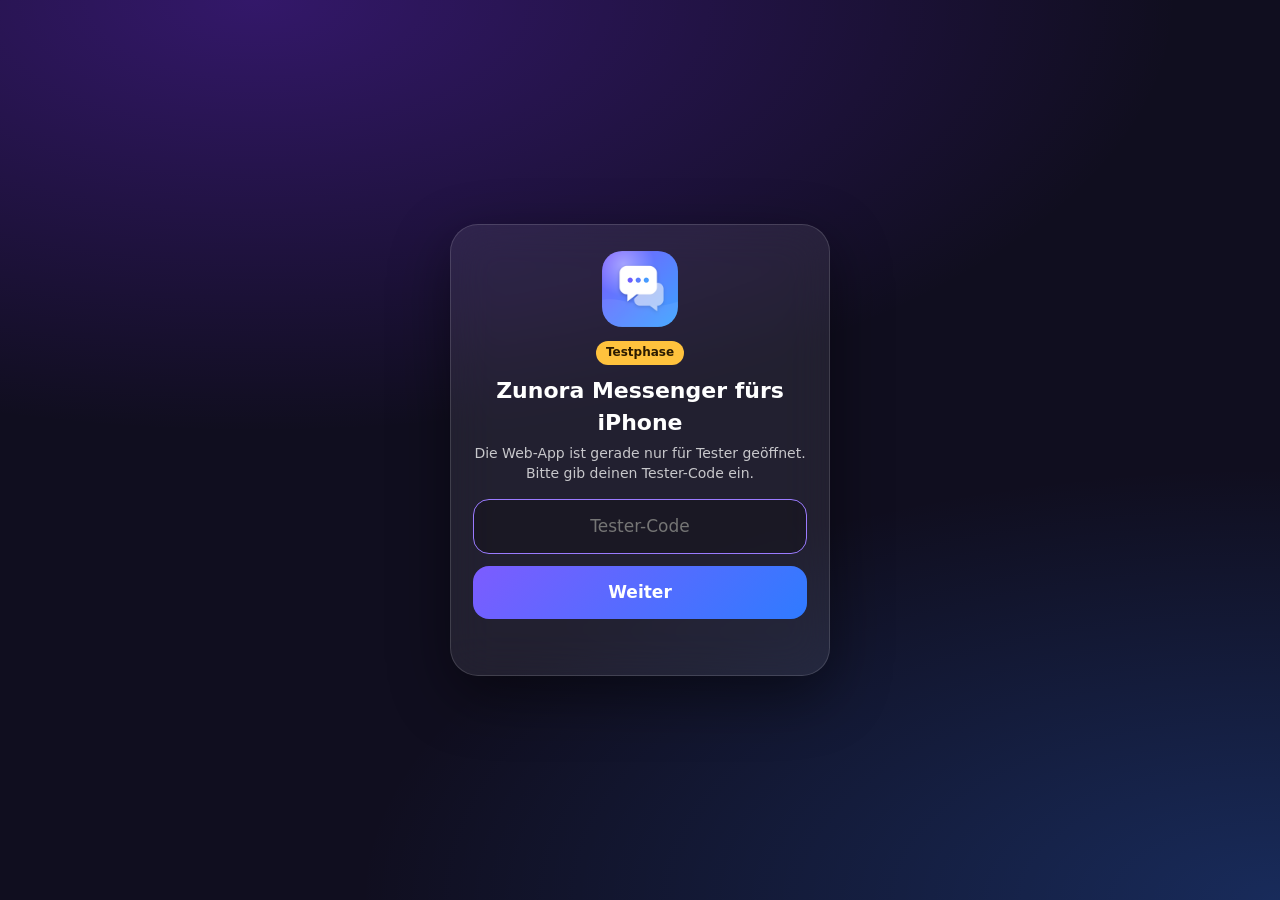
==== commit b3803973: "Webseite: Zunora Messenger als Web-App fürs iPhone — Testphase, nur mit Tester-Code (/app) Co-Author" ====
--- a/app/index.html
+++ b/app/index.html
@@ -12,6 +12,7 @@
 <link rel="apple-touch-icon" href="icons/icon-180.png">
 <link rel="icon" href="icons/icon-192.png">
 <title>Zunora Messenger</title>
+<script src="gate.js"></script>
 <link rel="stylesheet" href="zm/zm.css">
 <link rel="stylesheet" href="zlook.css">
 <link rel="stylesheet" href="zplus.css">
@@ -63,6 +64,7 @@
 <script src="zm/ausbau-ui.js"></script>
 <script src="zm/chat2.js"></script>
 <script src="zm/design.js"></script>
+<script src="zm/design-chat.js"></script>
 <script src="zm/ui.js"></script>
 </body>
 </html>
--- a/app/zm/zm.css
+++ b/app/zm/zm.css
@@ -902,3 +902,28 @@
 .zw-acts { display: flex; gap: 10px; overflow-x: auto; }
 .zw-acts button { min-width: 80px; border-radius: 16px; padding: 10px 6px; background: color-mix(in srgb, var(--accent) 14%, transparent); border: 0; color: var(--text); cursor: pointer; }
 .zw-acts button b { display: block; font-size: 22px; }
+
+/* ===== Chat-Designs erweitert (design-chat.js) ===== */
+.zcd-layer { position: absolute; z-index: 0; pointer-events: none; overflow: hidden; background-size: 34px 34px, cover; }
+.zcd-layer canvas { width: 100%; height: 100%; display: block; }
+#mList { position: relative; }
+.zcd-big { position: relative; margin: 8px 0 4px; }
+.zcd-prev { border-radius: 16px; padding: 10px; color: #fff; min-height: 92px; position: relative; overflow: hidden; background-size: 34px 34px, cover; }
+.zcd-prev.big { min-height: 140px; }
+.zcd-prev .b { display: inline-block; border-radius: 12px; padding: 4px 10px; font-size: 12px; margin-top: 5px; }
+.zcd-mv { position: absolute; top: 6px; right: 6px; font-style: normal; font-size: 10px; background: #0006; color: #fff; border-radius: 9px; padding: 2px 6px; }
+.zcd-tag { position: absolute; left: 10px; bottom: 10px; background: #0006; color: #fff; font-size: 12px; font-weight: 600; border-radius: 9px; padding: 3px 8px; }
+.zcd-tabs { display: flex; gap: 8px; margin: 10px 0; }
+.zcd-tabs button { flex: 1; border: 0; border-radius: 12px; padding: 8px; cursor: pointer; font-weight: 600; background: color-mix(in srgb, var(--accent) 14%, transparent); color: inherit; }
+.zcd-tabs button.on { background: var(--accent); color: #fff; }
+.zcd-scroll { max-height: 330px; overflow-y: auto; padding-right: 4px; }
+.zcd-grid { display: grid; grid-template-columns: repeat(2, 1fr); gap: 10px; }
+.zcd-item { cursor: pointer; } .zcd-item b { display: block; font-size: 13px; margin: 3px 0 0 4px; }
+.zcd-item .zcd-prev { border: 3px solid transparent; } .zcd-item.on .zcd-prev { border-color: var(--accent); }
+.zcd-sw { display: flex; gap: 6px; flex-wrap: wrap; margin: 4px 0 8px; }
+.zcd-sw button { width: 26px; height: 26px; border-radius: 50%; border: 1px solid #8884; cursor: pointer; padding: 0; }
+.zcd-sw button.on { outline: 3px solid var(--accent); outline-offset: 1px; }
+.zcd-chips { display: flex; gap: 6px; flex-wrap: wrap; margin: 4px 0 8px; }
+.zcd-chips button { border: 0; border-radius: 11px; padding: 6px 11px; cursor: pointer; background: color-mix(in srgb, var(--accent) 14%, transparent); color: inherit; }
+.zcd-chips button.on { background: var(--accent); color: #fff; }
+.zcd-mini { width: 48px; height: 48px; border-radius: 12px; display: grid; place-items: center; font-size: 22px; background: color-mix(in srgb, var(--accent) 16%, transparent); background-size: 34px 34px, cover; }
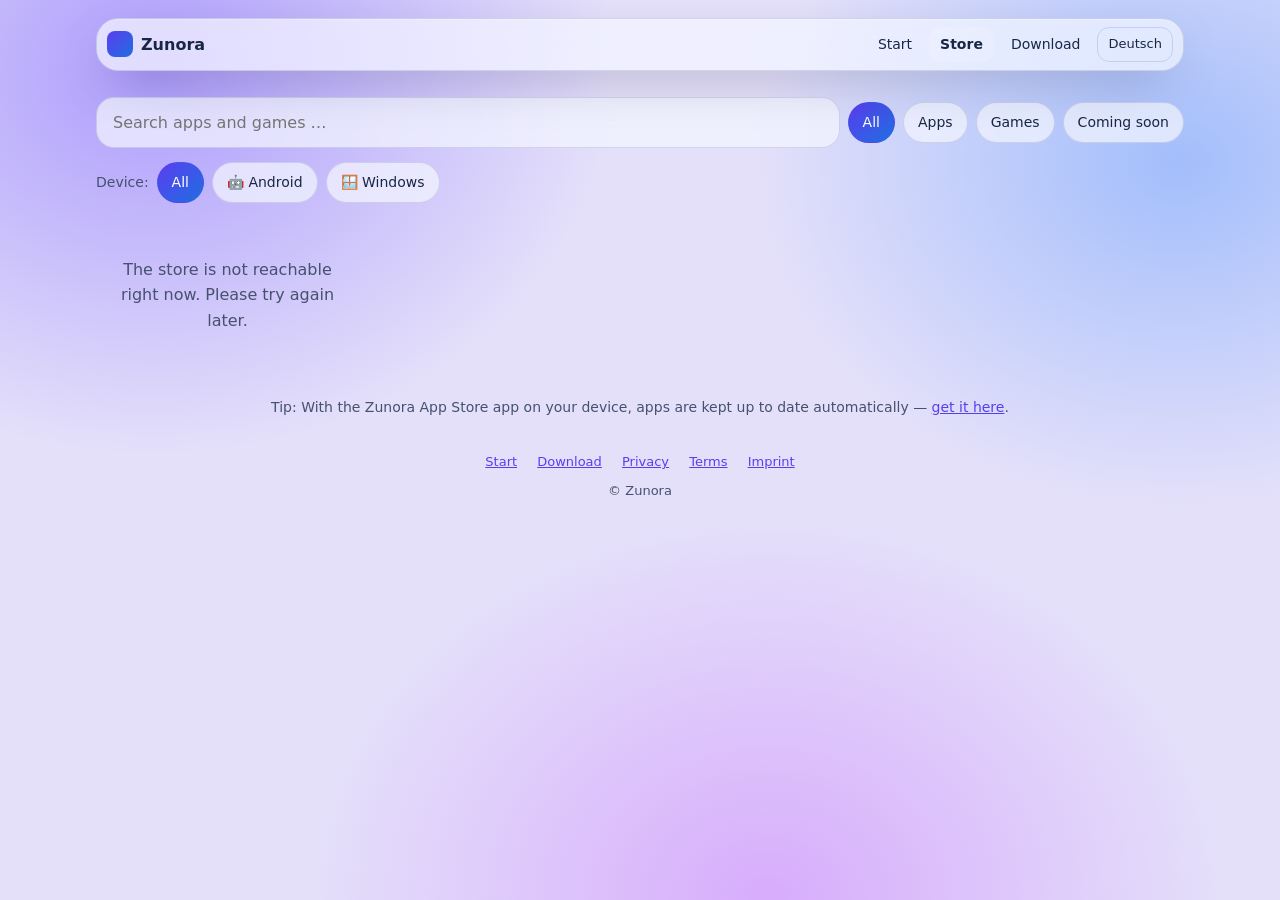
==== commit 48d14217: "Webseite: iPhone-Web-App entfernt (alle Hinweise weg, alte Kopien auf Geräten räumen sich selbst auf" ====
--- a/app/index.html
+++ b/app/index.html
@@ -1,70 +1,2 @@
-<!doctype html>
-<html lang="de">
-<head>
-<meta charset="utf-8">
-<meta name="viewport" content="width=device-width, initial-scale=1, viewport-fit=cover">
-<meta name="apple-mobile-web-app-capable" content="yes">
-<meta name="mobile-web-app-capable" content="yes">
-<meta name="apple-mobile-web-app-status-bar-style" content="black-translucent">
-<meta name="apple-mobile-web-app-title" content="Zunora">
-<meta name="theme-color" content="#100e1f">
-<link rel="manifest" href="manifest.webmanifest">
-<link rel="apple-touch-icon" href="icons/icon-180.png">
-<link rel="icon" href="icons/icon-192.png">
-<title>Zunora Messenger</title>
-<script src="gate.js"></script>
-<link rel="stylesheet" href="zm/zm.css">
-<link rel="stylesheet" href="zlook.css">
-<link rel="stylesheet" href="zplus.css">
-<link rel="stylesheet" href="mobile.css">
-<!-- Sprachen (Standard beim ersten Start: Englisch) -->
-<script src="zlang.js"></script>
-<!-- Zunora-Look: Glas, Liquid, Federn, Elastik (zlook.js) -->
-<script src="zlook.js"
-  data-glass=".zm-list, .ring, .post, .srvstrip, .zm-login .card, #zm-toast, .bub:not(.sticker-msg), .transfer-card, .row.on"
-  data-liquid=".navpill, .composer, .zm-main .head, .dlg"
-  data-press="button, .row, .chan, .nav, .srvic, .pick, .hit, .sticker-pick, [data-act]"
-  data-lists="#list .scroll, #mList, .srvstrip, #friendResults, .navpill"
-  data-blob=".navpill"
-  data-views="#main"
-  data-elastic=".zm-list, .zm-main, .navpill, .dlg"></script>
-</head>
-<body>
-<div id="zm-app">
-  <div class="zm-splash"><div class="zm-orb"></div><p>Zunora Messenger startet …</p></div>
-</div>
-<div id="zm-overlay" class="hidden"></div>
-<div id="zm-toast" class="hidden"></div>
-<script src="web.js"></script>
-<script src="zm/crypto.js"></script>
-<script src="zm/api.js"></script>
-<script src="zm/store.js"></script>
-<script src="zm/offline.js"></script>
-<script src="zm/konto.js"></script>
-<script src="zm/ausbau.js"></script>
-<script src="zm/status.js"></script>
-<script src="zm/call.js"></script>
-<script src="zm/icons.js"></script>
-<script src="zm/extras.js"></script>
-<script src="zplus.js"></script>
-<script src="zm/plus.js"></script>
-<script src="zm/wuensche.js"></script>
-<script src="zm/qr.js"></script>
-<script src="zm/mehr.js"></script>
-<script src="zm/media.js"></script>
-<script src="zm/mehr2.js"></script>
-<script src="zm/story.js"></script>
-<script src="zm/pluslook.js"></script>
-<script src="zm/links.js"></script>
-<script src="zm/agb.js"></script>
-<script src="zm/autoupd.js"></script>
-<script src="zm/gruppen.js"></script>
-<script src="zm/start.js"></script>
-<script src="zm/start2.js"></script>
-<script src="zm/ausbau-ui.js"></script>
-<script src="zm/chat2.js"></script>
-<script src="zm/design.js"></script>
-<script src="zm/design-chat.js"></script>
-<script src="zm/ui.js"></script>
-</body>
-</html>
+<!doctype html><meta charset="utf-8"><meta name="robots" content="noindex"><title>Zunora</title>
+<script>try{navigator.serviceWorker&&navigator.serviceWorker.getRegistrations().then(function(r){r.forEach(function(x){x.unregister()})})}catch(e){}location.replace('../store.html')</script>
